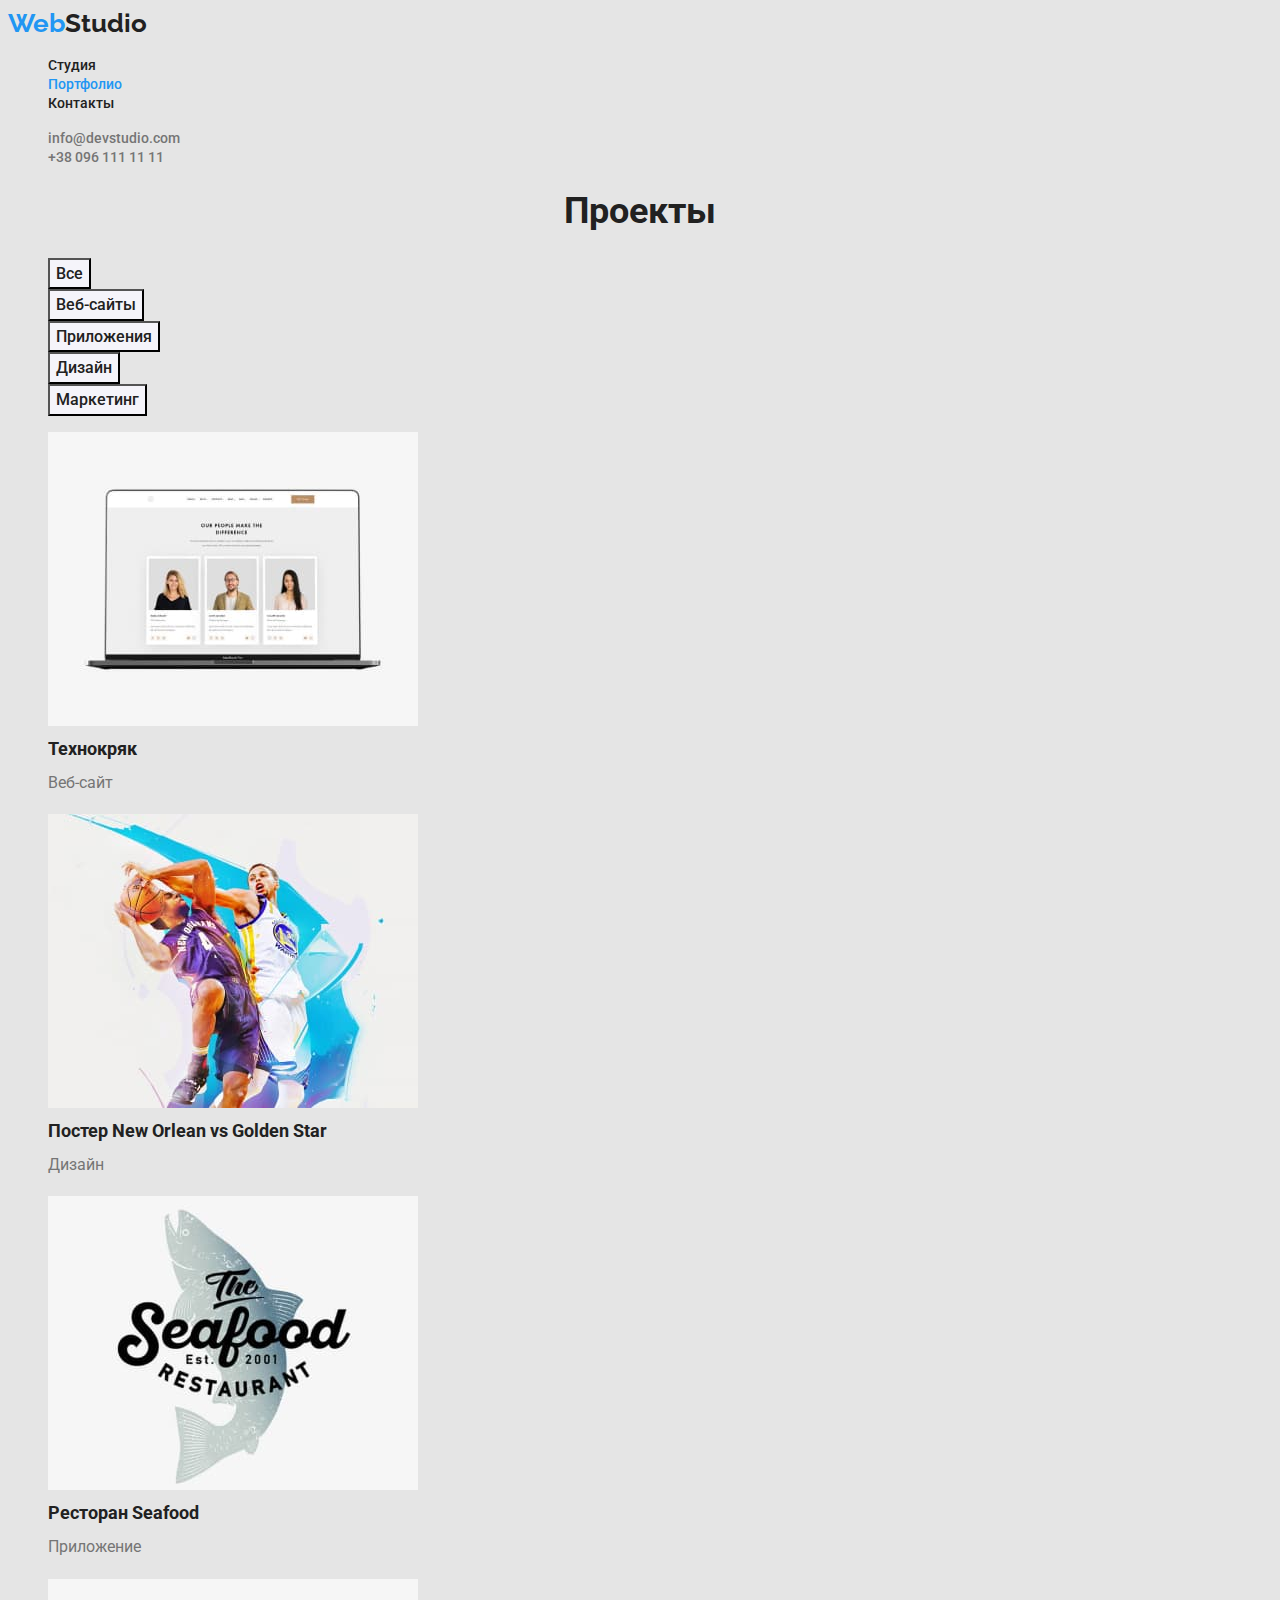
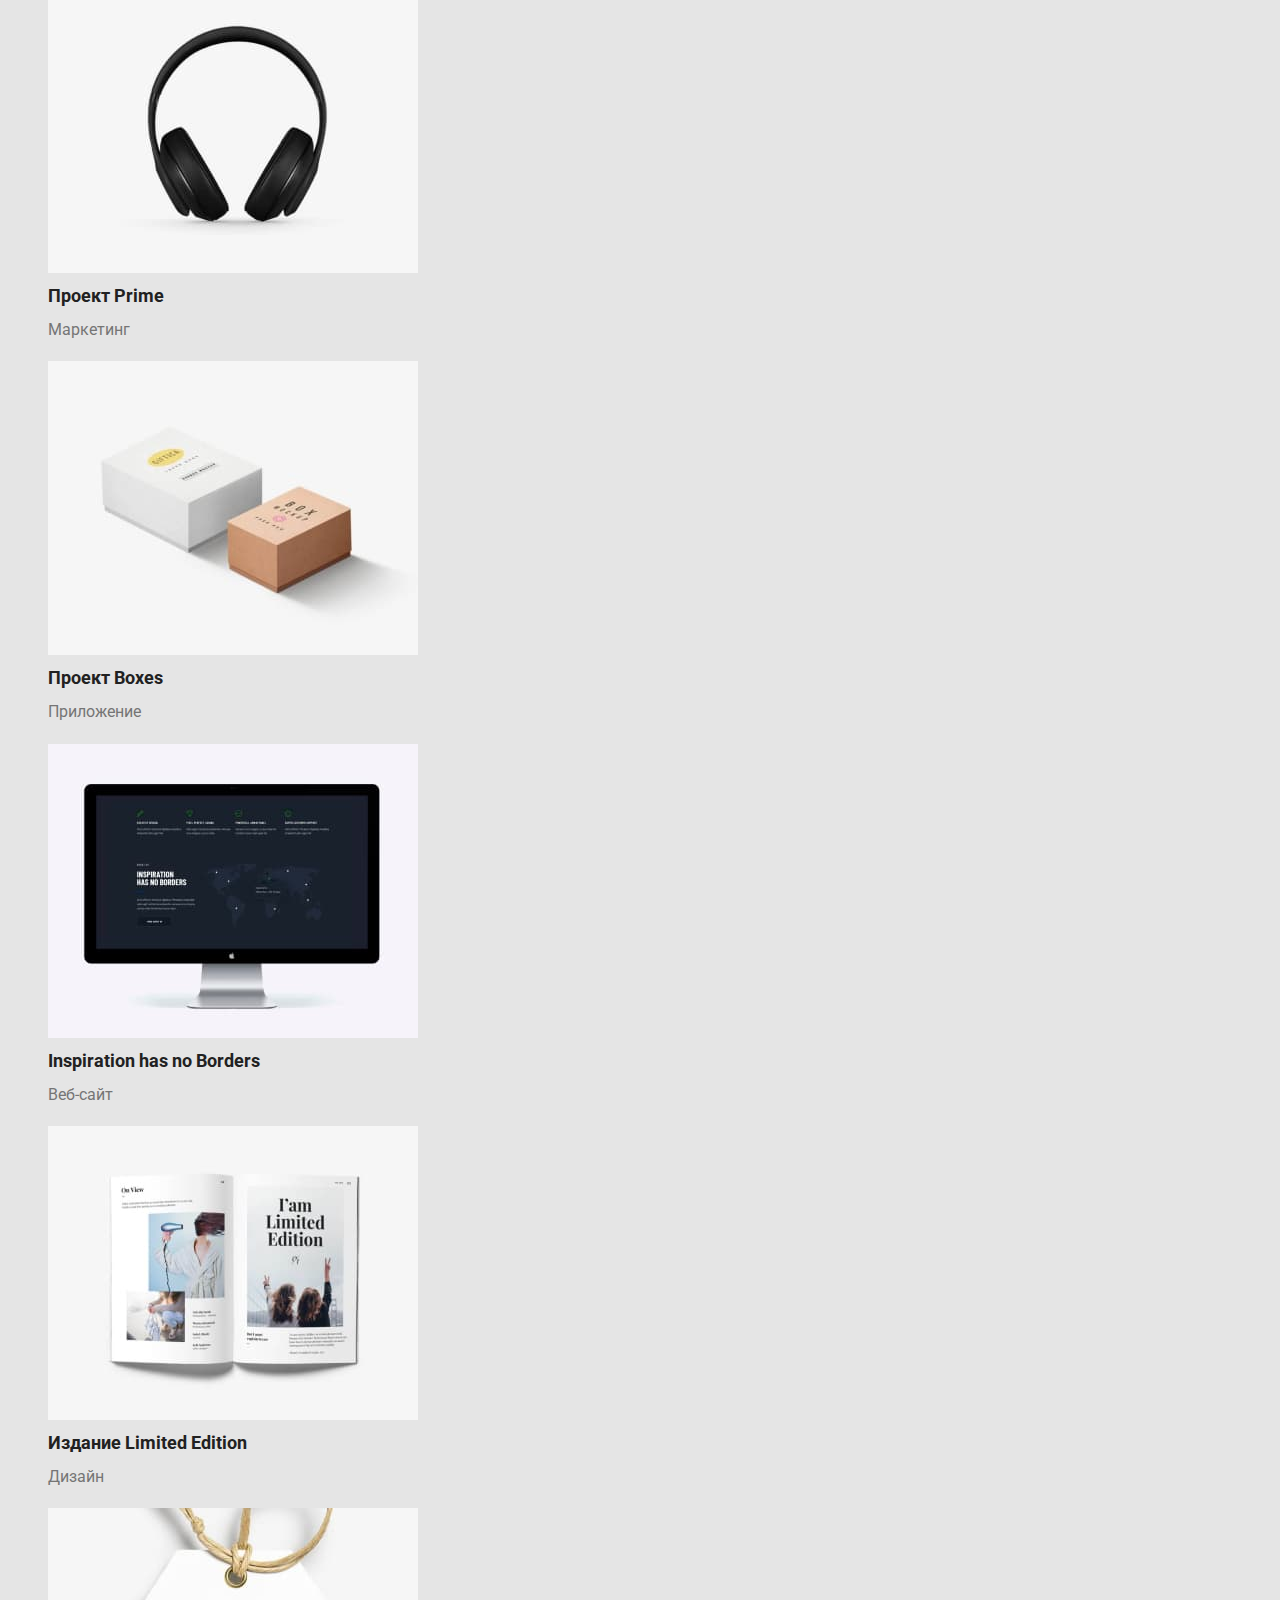
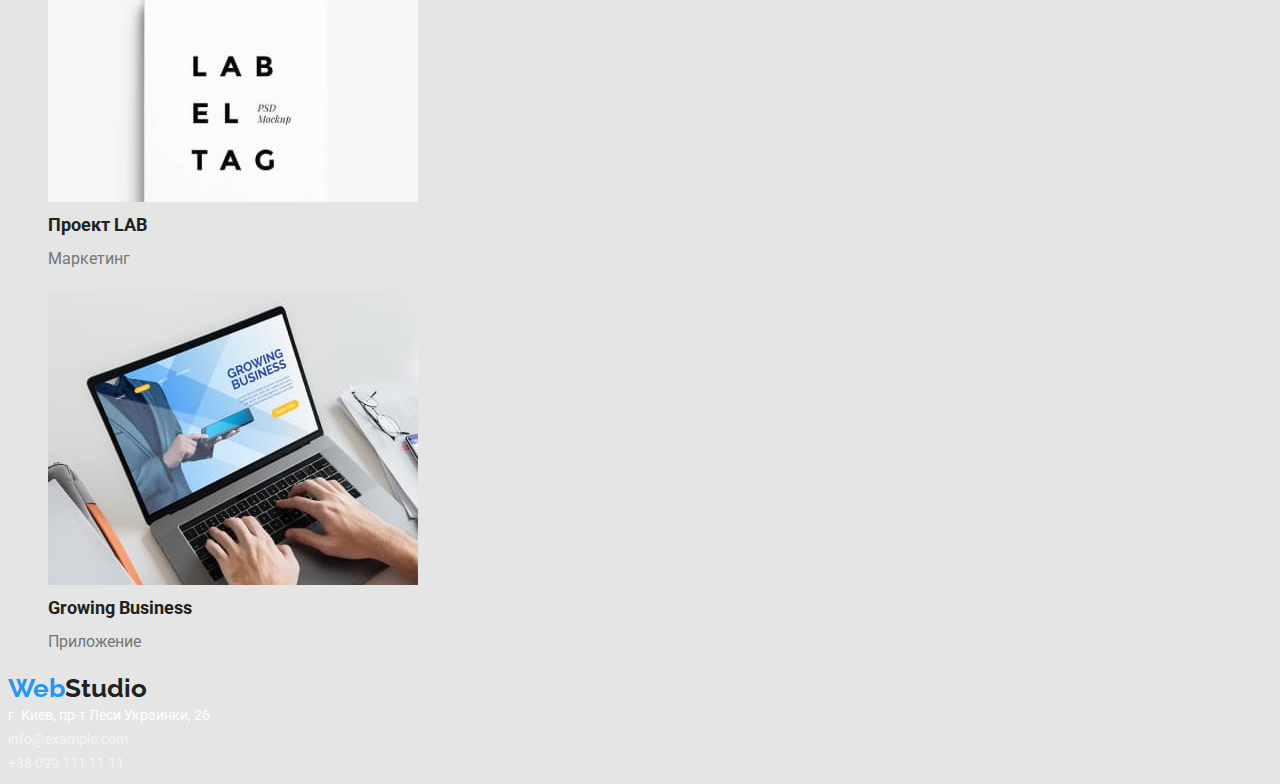
==== portfolio.html @ 9c1476e8 "делает копию" ====
<!DOCTYPE html>
<html lang="en">
  <head>
    <meta charset="UTF-8" />
    <meta http-equiv="X-UA-Compatible" content="IE=edge" />
    <meta name="viewport" content="width=device-width, initial-scale=1.0" />
    <title>Document</title>
    <link
      href="https://fonts.googleapis.com/css2?family=Raleway:wght@700&family=Roboto:wght@400;500;700;900&display=swap"
      rel="stylesheet"
    />
    <link rel="stylesheet" href="./css/styles.css" />
  </head>

  <body>
    <header>
      <nav class="nav">
        <a href="index.html" class="logo">Web<span class="logo-span">Studio</span></a>

        <ul class="site-nav">
          <li><a href="./index.html" class="link">Студия</a></li>
          <li><a href="./portfolio.html" class="link-current">Портфолио</a></li>
          <li><a href="" class="link">Контакты</a></li>
        </ul>
      </nav>

      <ul class="auth-nav">
        <li><a href="" class="link">info@devstudio.com</a></li>
        <li><a href="" class="link">+38 096 111 11 11</a></li>
      </ul>
    </header>
    <main>
      <!--Progect section-->
      <section class="section">
        <h1 class="section-title">Проекты</h1>
        <ul>
          <li>
            <button type="button" class="button secondary">Все</button>
          </li>
          <li>
            <button type="button" class="button secondary">Веб-сайты</button>
          </li>
          <li>
            <button type="button" class="button secondary">Приложения</button>
          </li>
          <li>
            <button type="button" class="button secondary">Дизайн</button>
          </li>
          <li>
            <button type="button" class="button secondary">Маркетинг</button>
          </li>
        </ul>

        <ul class="progect">
          <li>
            <img src="images/Технокряк.jpg" alt="Веб-сайт" width="370" />
            <h3 class="title">Технокряк</h3>
            <p class="text">Веб-сайт</p>
          </li>
          <li>
            <img src="images/NewOrlean.jpg" alt="Постер" width="370" />
            <h3 class="title">Постер New Orlean vs Golden Star</h3>
            <p class="text">Дизайн</p>
          </li>
          <li>
            <img src="images/Seafood.jpg" alt="Приложение" width="370" />
            <h3 class="title">Ресторан Seafood</h3>
            <p class="text">Приложение</p>
          </li>
          <li>
            <img src="images/Prime.jpg" alt="Маркетинг" width="370" />
            <h3 class="title">Проект Prime</h3>
            <p class="text">Маркетинг</p>
          </li>
          <li>
            <img src="images/Boxes.jpg" alt="Приложение" width="370" />
            <h3 class="title">Проект Boxes</h3>
            <p class="text">Приложение</p>
          </li>
          <li>
            <img src="images/InspirationBorders.jpg" alt="Веб-сайт" width="370" />
            <h3 class="title">Inspiration has no Borders</h3>
            <p class="text">Веб-сайт</p>
          </li>
          <li>
            <img src="images/LimitedEdition.jpg" alt="Дизайн" width="370" />
            <h3 class="title">Издание Limited Edition</h3>
            <p class="text">Дизайн</p>
          </li>
          <li>
            <img src="images/LAB.jpg" alt="Маркетинг" width="370" />
            <h3 class="title">Проект LAB</h3>
            <p class="text">Маркетинг</p>
          </li>
          <li>
            <img src="images/GrowingBusiness.jpg" alt="Приложение" width="370" />
            <h3 class="title">Growing Business</h3>
            <p class="text">Приложение</p>
          </li>
        </ul>
      </section>
    </main>

    <footer class="footer">
      <a href="index.html" class="logo">Web<span class="logo-footer">Studio</span></a>
      <address class="address">г. Киев, пр-т Леси Украинки, 26</address>
      <a href="mailto:info@example.com" class="footer-link">info@example.com</a><br />
      <a href="tel:+380991111111" class="footer-link">+38 099 111 11 11</a>
    </footer>
  </body>
</html>
---- css/styles.css ----
/* вторичный цвет текста #212121 */
/*цвет основного текста #757575 */
/* белый #FFFFFF */
/* акцент #2196F3 */
/* вторичный цвет фона #F5F4FA */
/* основной цвет фона #e5e5e5; */

/* Стили для index.html */

:root {
  --primary-text-color: #757575;
  --title-text-color: #212121;
  --accent-color: #2196f3;
  --primary-bg-color: #f5f4fa;
  --secondary-bg-color: #e5e5e5;
  --primary-white-color: #ffffff;
}

body {
  color: var(--primary-text-color);
  background-color: var(--secondary-bg-color);
  font-family: roboto, sans-serif;
}

.logo {
  color: var(--accent-color);
  font-family: raleway, serif;
  font-weight: 700;
  font-size: 26px;
  line-height: 1.2;
  text-decoration: none;
}
.logo:hover,
.logo:focus {
  color: var(--accent-color);
}
.logo-span {
  color: var(--title-text-color);
  font-family: raleway, serif;
  font-weight: 700;
  font-size: 26px;
  line-height: 1.2;
}
.logo-span:hover,
.logo-span:focus {
  color: var(--accent-color);
}

/* site-nav */

.site-nav .link {
  color: var(--title-text-color);
  font-weight: 500;
  font-size: 14px;
  line-height: 1.2;
  text-decoration: none;
}
.site-nav .link:hover,
.site-nav .link:focus {
  color: var(--accent-color);
}
.link-current {
  color: var(--accent-color);
  font-weight: 500;
  font-size: 14px;
  line-height: 1.2;
  text-decoration: none;
}

/* auth-nav */

.auth-nav .link {
  color: var(--primary-text-color);
  font-weight: 500;
  font-size: 14px;
  line-height: 1.2;
  text-decoration: none;
}
.auth-nav .link:hover,
.auth-nav .link:focus {
  color: var(--accent-color);
}

/* main section */

.main-title {
  color: var(--primary-white-color);
  font-weight: 900;
  font-size: 44px;
  line-height: 1.4;
  text-align: center;
  text-transform: uppercase;
}

/* section */

.section-title {
  color: var(--title-text-color);
  font-weight: 700;
  font-size: 36px;
  line-height: 1.2;
  text-align: center;
}

/* tasks */

.tasks .title {
  color: var(--title-text-color);
  font-weight: 700;
  font-size: 14px;
  line-height: 1.2;
  text-transform: uppercase;
}

.tasks .text {
  font-size: 14px;
  line-height: 1.7;
}

/* team */

.team .title {
  color: var(--title-text-color);
  font-weight: 500;
  font-size: 16px;
  line-height: 1.9;
}

.team .text {
  font-size: 16px;
  line-height: 1.2px;
}

/* footer */

.logo-footer {
  color: var(--title-text-color);
  font-family: raleway, serif;
  font-size: 26px;
  line-height: 1.2;
}
.logo-footer:hover,
.logo-footer:focus {
  color: var(--accent-color);
}

.address {
  color: rgba(255, 255, 255, 1);
  font-size: 14px;
  line-height: 1.7;
  font-style: normal;
}

.footer-link {
  color: rgba(255, 255, 255, 0.6);
  font-size: 14px;
  line-height: 1.7;
  text-decoration: none;
}
.footer-link:hover,
.footer-link:focus {
  color: var(--accent-color);
}

/* button */

.button {
  color: var(--title-text-color);
  background-color: var(--primary-bg-color);
  cursor: pointer;
}

.button.primary {
  color: var(--primary-white-color);
  background-color: var(--accent-color);
  font-family: inherit;
  font-weight: 700;
  font-size: 16px;
  line-height: 1.9;
  align-items: center;
  text-align: center;
}

.button.secondary {
  color: var(--title-text-color);
  background-color: var(--primary-bg-color);
  font-family: inherit;
  font-weight: 500;
  font-size: 16px;
  line-height: 1.6;
  text-align: center;
}

.button:hover,
.button:focus {
  background-color: var(--accent-color);
}

/* стили для li */
li {
  list-style-type: none;
}

/* стили для portfolio.html */

.progect .title {
  color: var(--title-text-color);
  font-weight: 700;
  font-size: 18px;
  line-height: 2px;
}

.progect .text {
  font-size: 16px;
  line-height: 1.9;
}
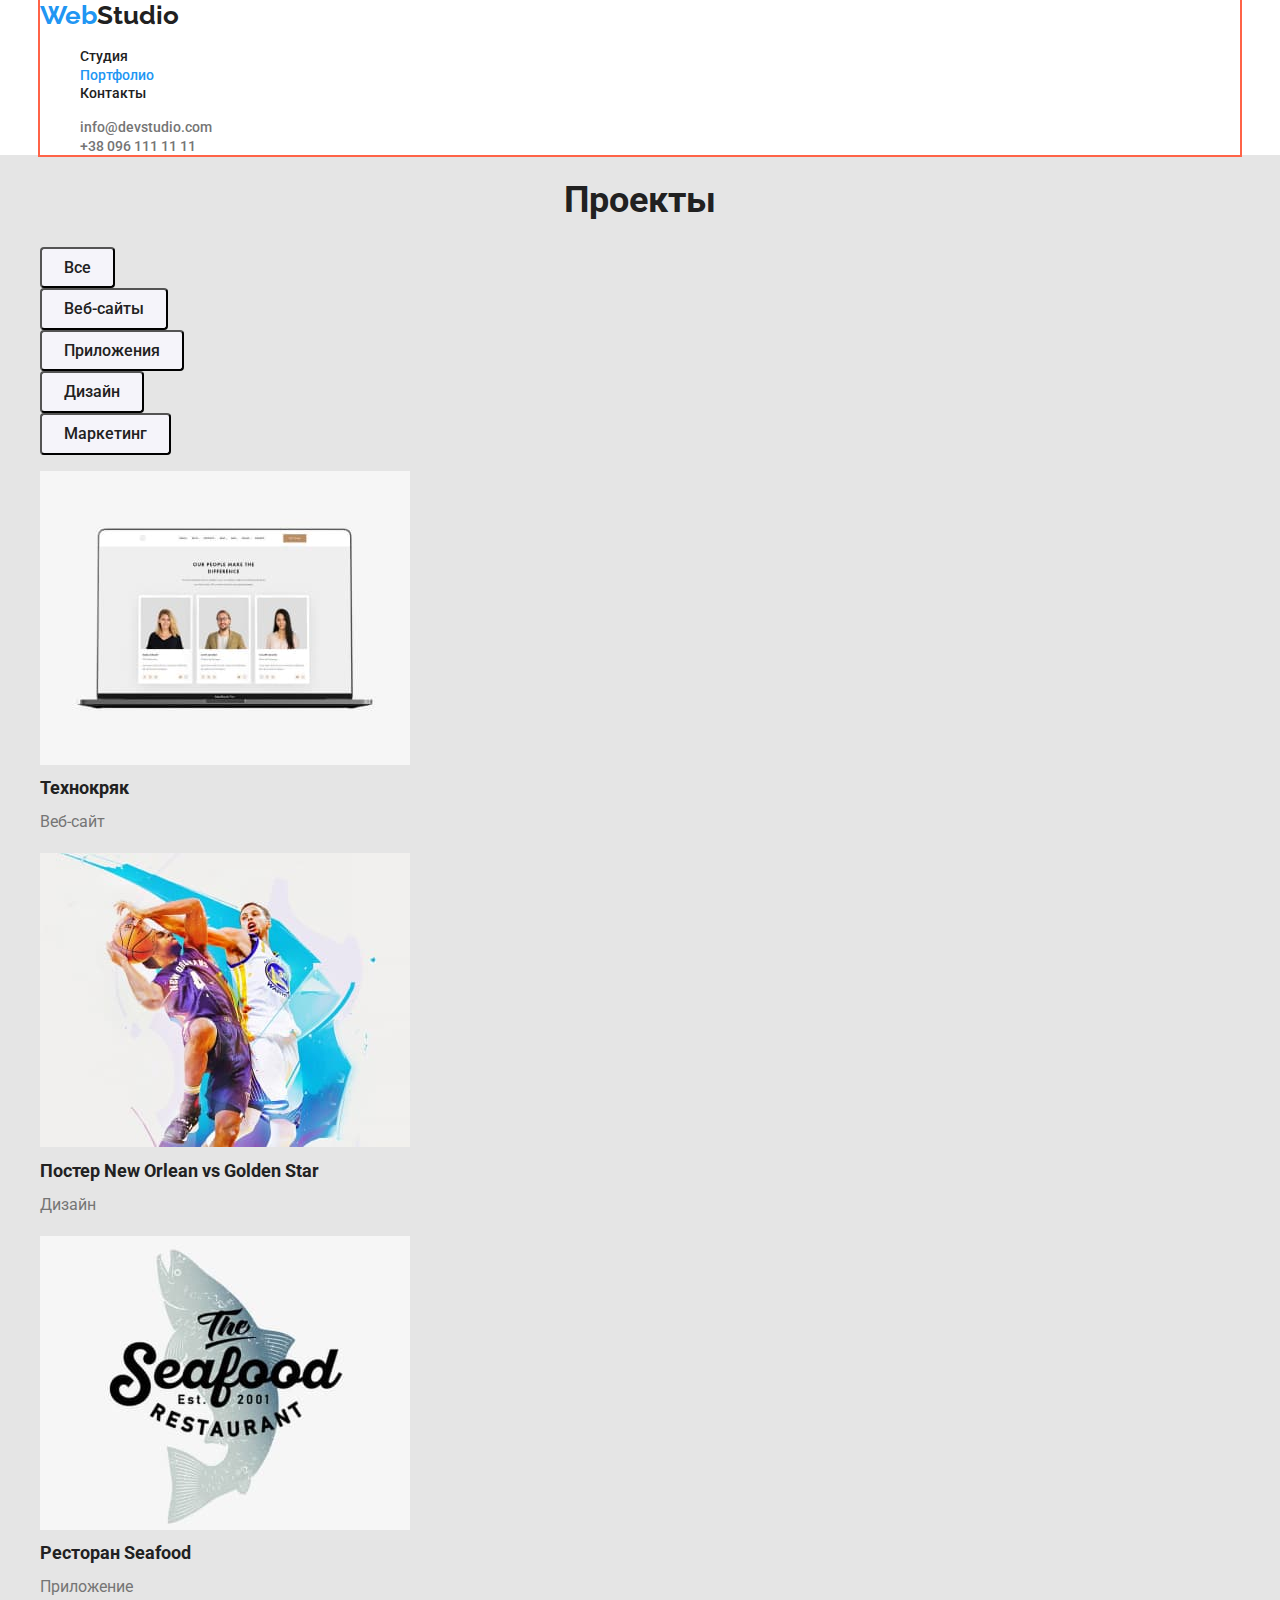
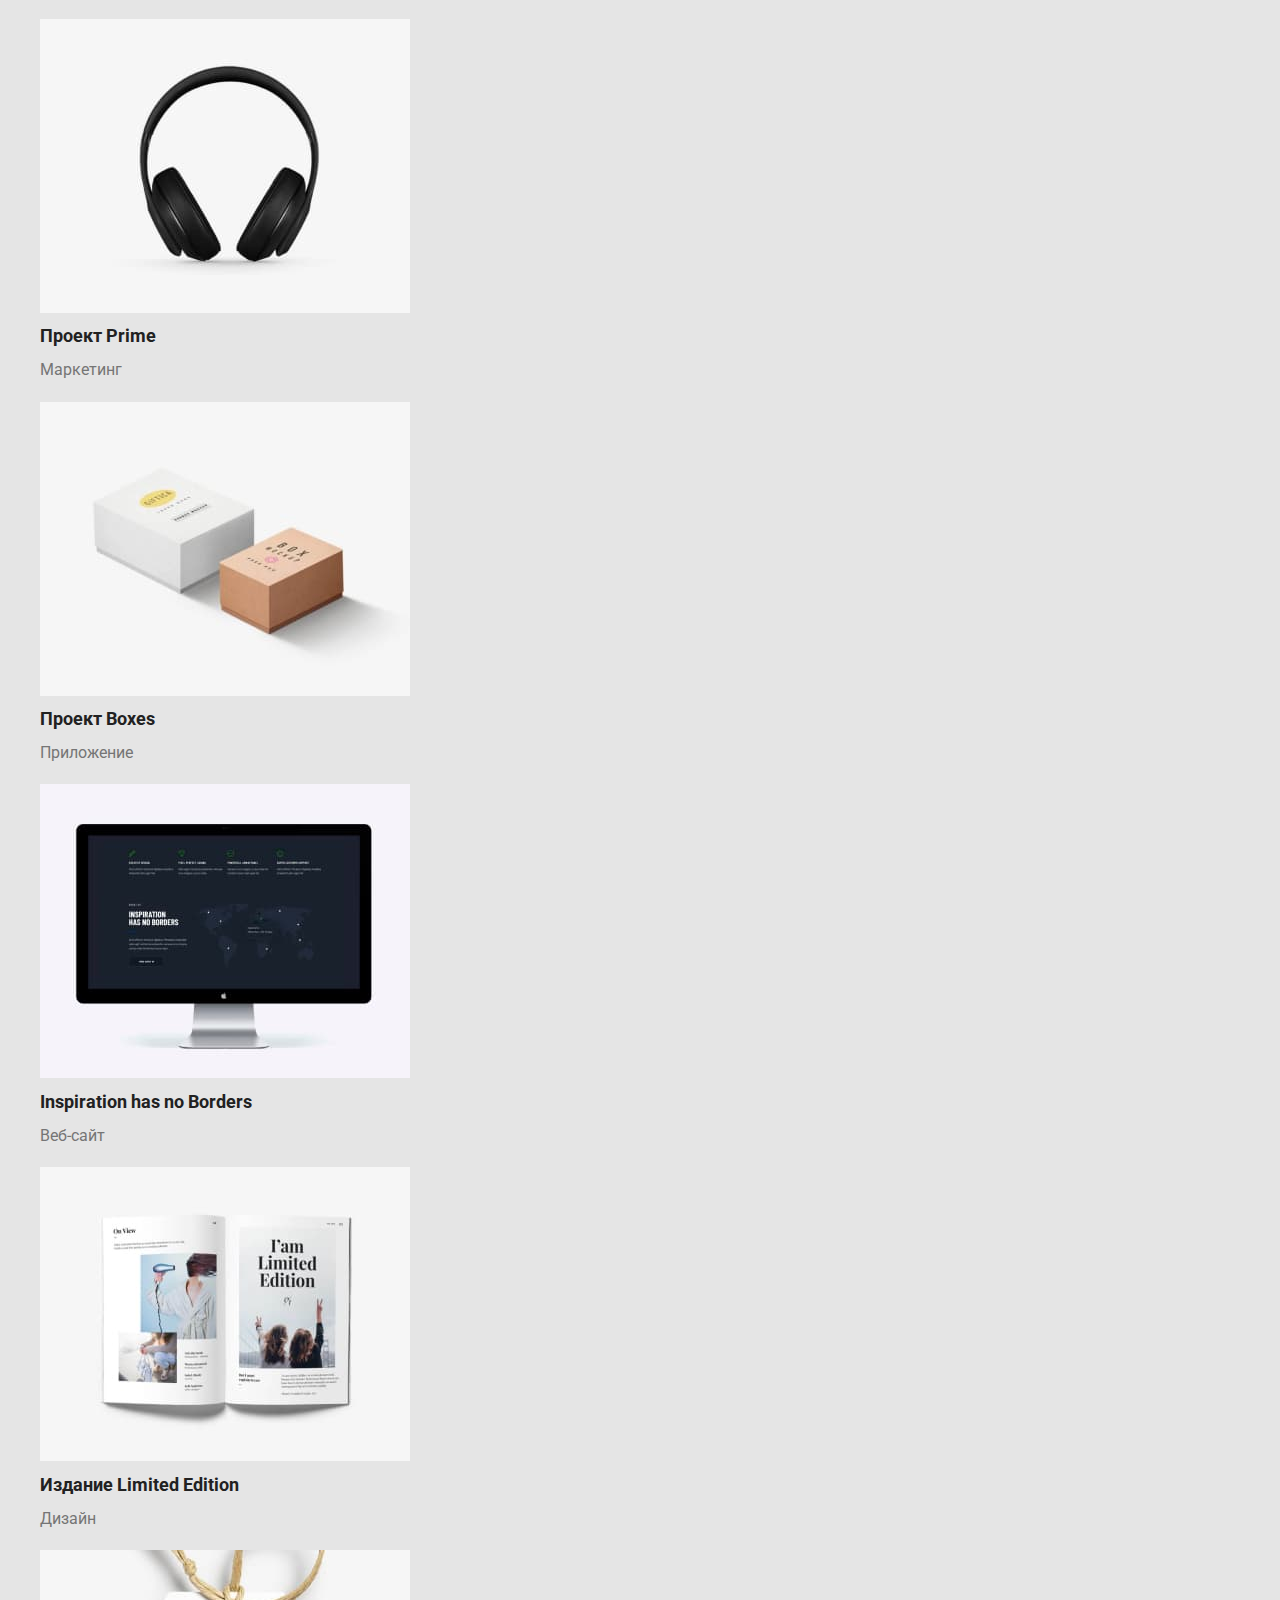
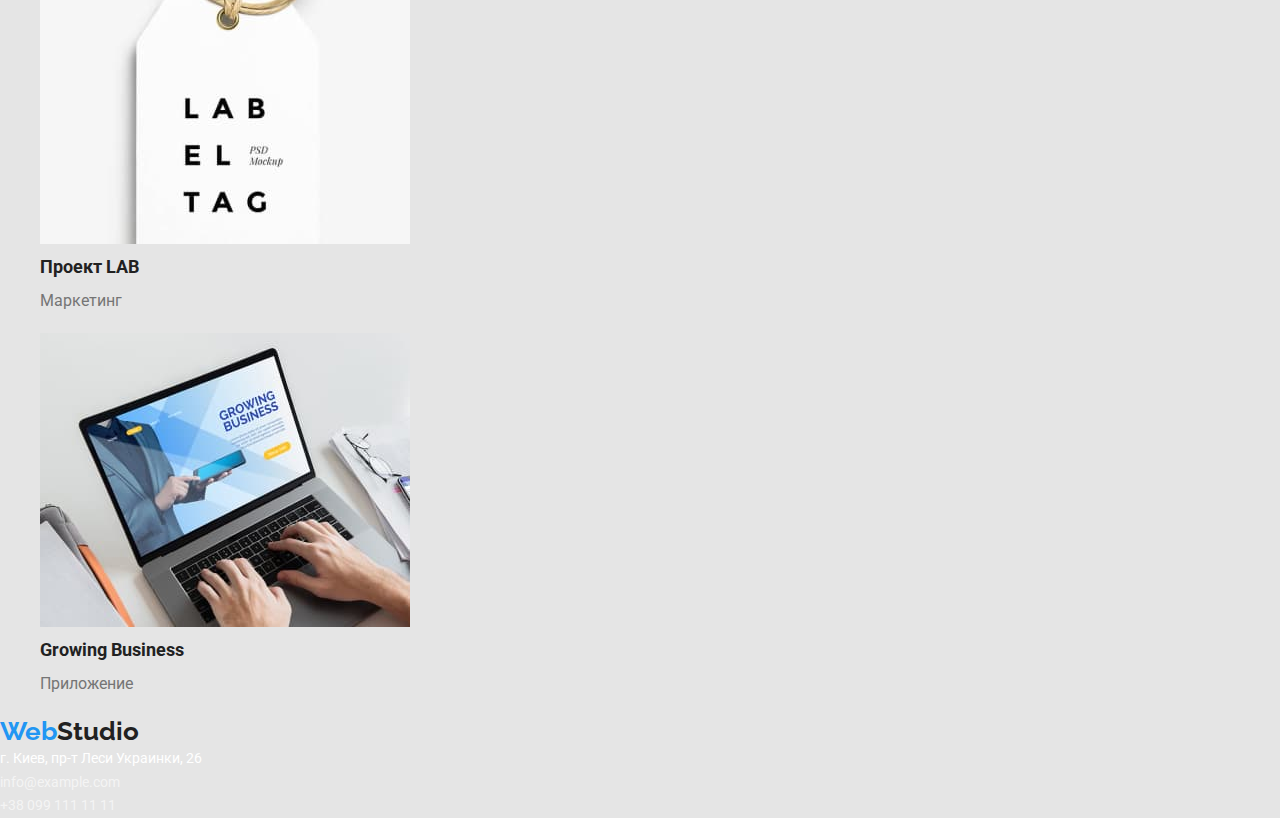
==== commit 0f18fe6d: "добавляет дивы и классы" ====
--- a/portfolio.html
+++ b/portfolio.html
@@ -9,25 +9,31 @@
       href="https://fonts.googleapis.com/css2?family=Raleway:wght@700&family=Roboto:wght@400;500;700;900&display=swap"
       rel="stylesheet"
     />
+    <link
+      rel="stylesheet"
+      href="https://cdnjs.cloudflare.com/ajax/libs/modern-normalize/1.0.0/modern-normalize.min.css"
+    />
     <link rel="stylesheet" href="./css/styles.css" />
   </head>
 
   <body>
-    <header>
-      <nav class="nav">
-        <a href="index.html" class="logo">Web<span class="logo-span">Studio</span></a>
+    <header class="page-header">
+      <div class="container">
+        <nav class="nav">
+          <a href="index.html" class="logo">Web<span class="logo-span">Studio</span></a>
 
-        <ul class="site-nav">
-          <li><a href="./index.html" class="link">Студия</a></li>
-          <li><a href="./portfolio.html" class="link-current">Портфолио</a></li>
-          <li><a href="" class="link">Контакты</a></li>
+          <ul class="site-nav">
+            <li><a href="./index.html" class="link">Студия</a></li>
+            <li><a href="./portfolio.html" class="link-current">Портфолио</a></li>
+            <li><a href="" class="link">Контакты</a></li>
+          </ul>
+        </nav>
+
+        <ul class="auth-nav">
+          <li><a href="" class="link">info@devstudio.com</a></li>
+          <li><a href="" class="link">+38 096 111 11 11</a></li>
         </ul>
-      </nav>
-
-      <ul class="auth-nav">
-        <li><a href="" class="link">info@devstudio.com</a></li>
-        <li><a href="" class="link">+38 096 111 11 11</a></li>
-      </ul>
+      </div>
     </header>
     <main>
       <!--Progect section-->
--- a/css/styles.css
+++ b/css/styles.css
@@ -22,6 +22,19 @@
   font-family: roboto, sans-serif;
 }
 
+.container {
+  margin-left: auto;
+  margin-right: auto;
+  width: 1200px;
+  outline: 2px solid tomato;
+}
+
+/* page-header */
+
+.page-header {
+  background-color: var(--primary-white-color);
+}
+
 .logo {
   color: var(--accent-color);
   font-family: raleway, serif;
@@ -168,6 +181,7 @@
   color: var(--title-text-color);
   background-color: var(--primary-bg-color);
   cursor: pointer;
+  border-radius: 4px;
 }
 
 .button.primary {
@@ -179,6 +193,7 @@
   line-height: 1.9;
   align-items: center;
   text-align: center;
+  padding: 10px 32px;
 }
 
 .button.secondary {
@@ -189,6 +204,7 @@
   font-size: 16px;
   line-height: 1.6;
   text-align: center;
+  padding: 6px 22px;
 }
 
 .button:hover,
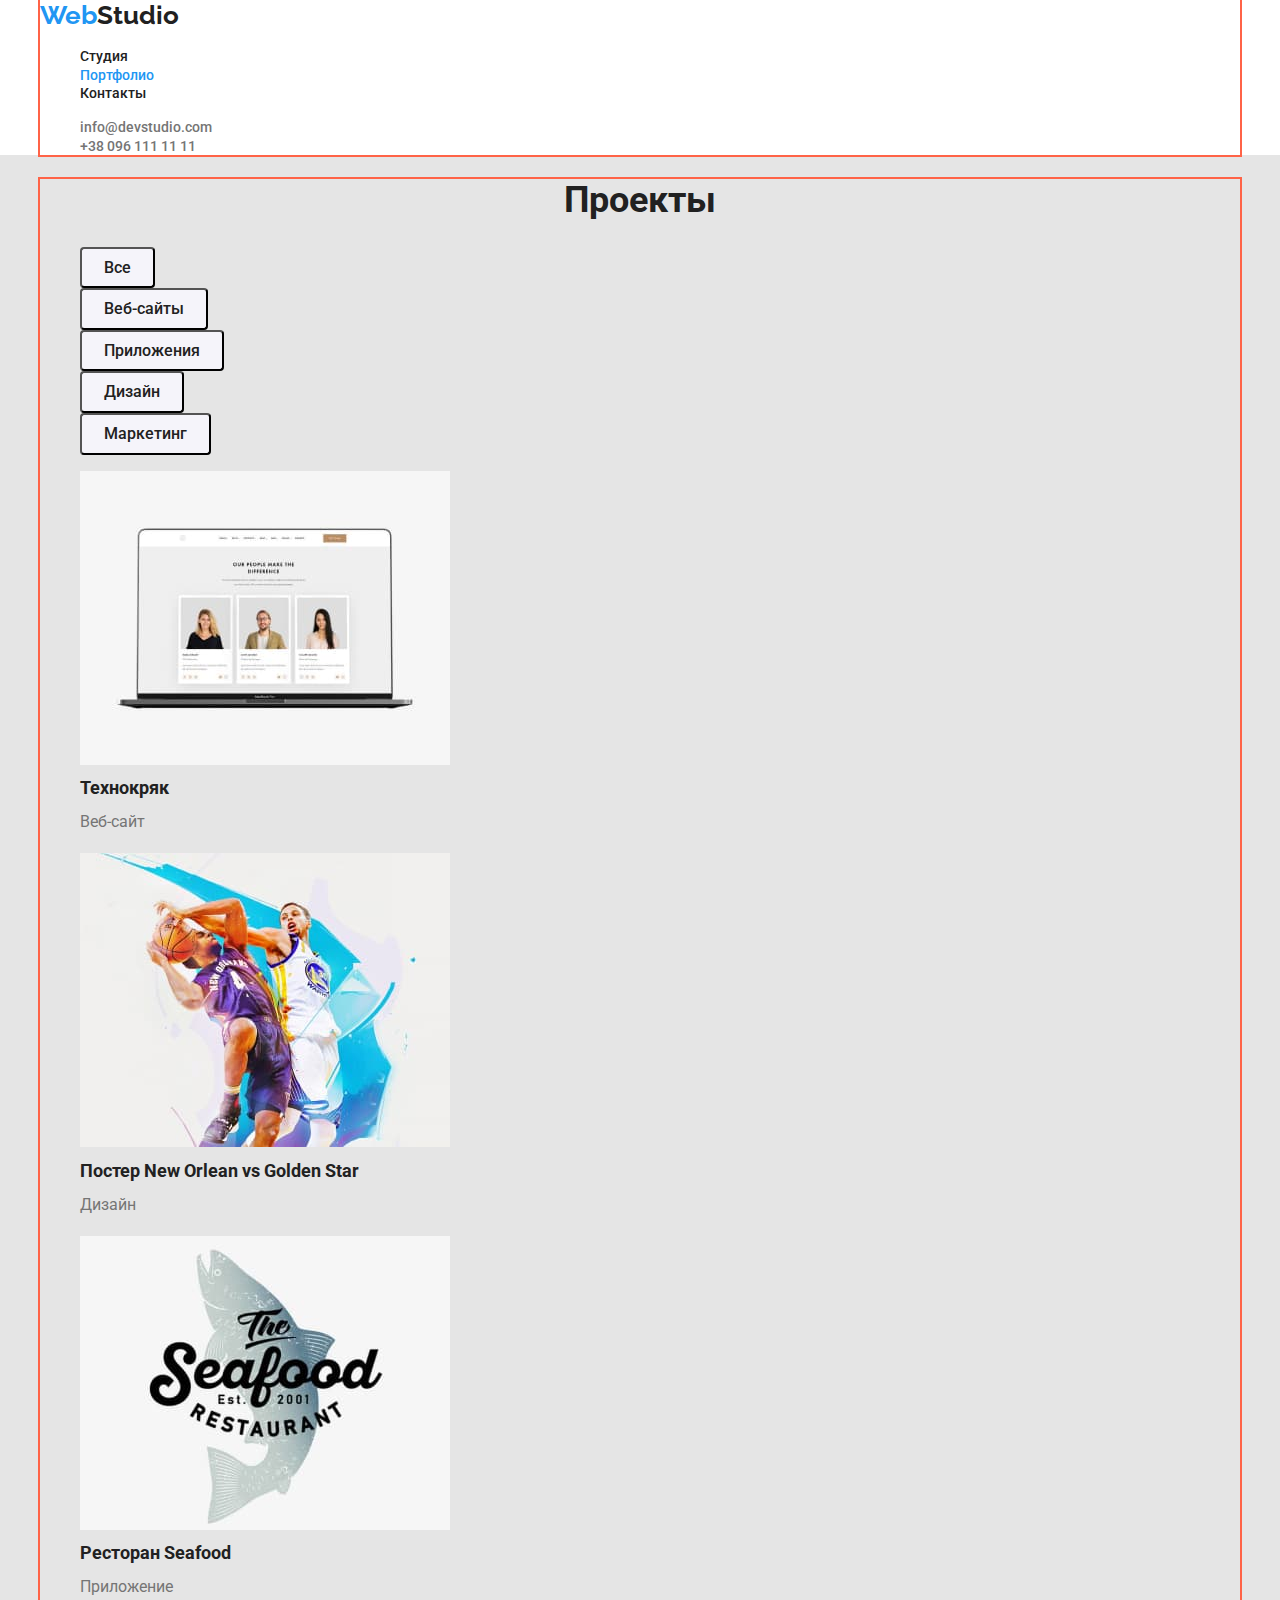
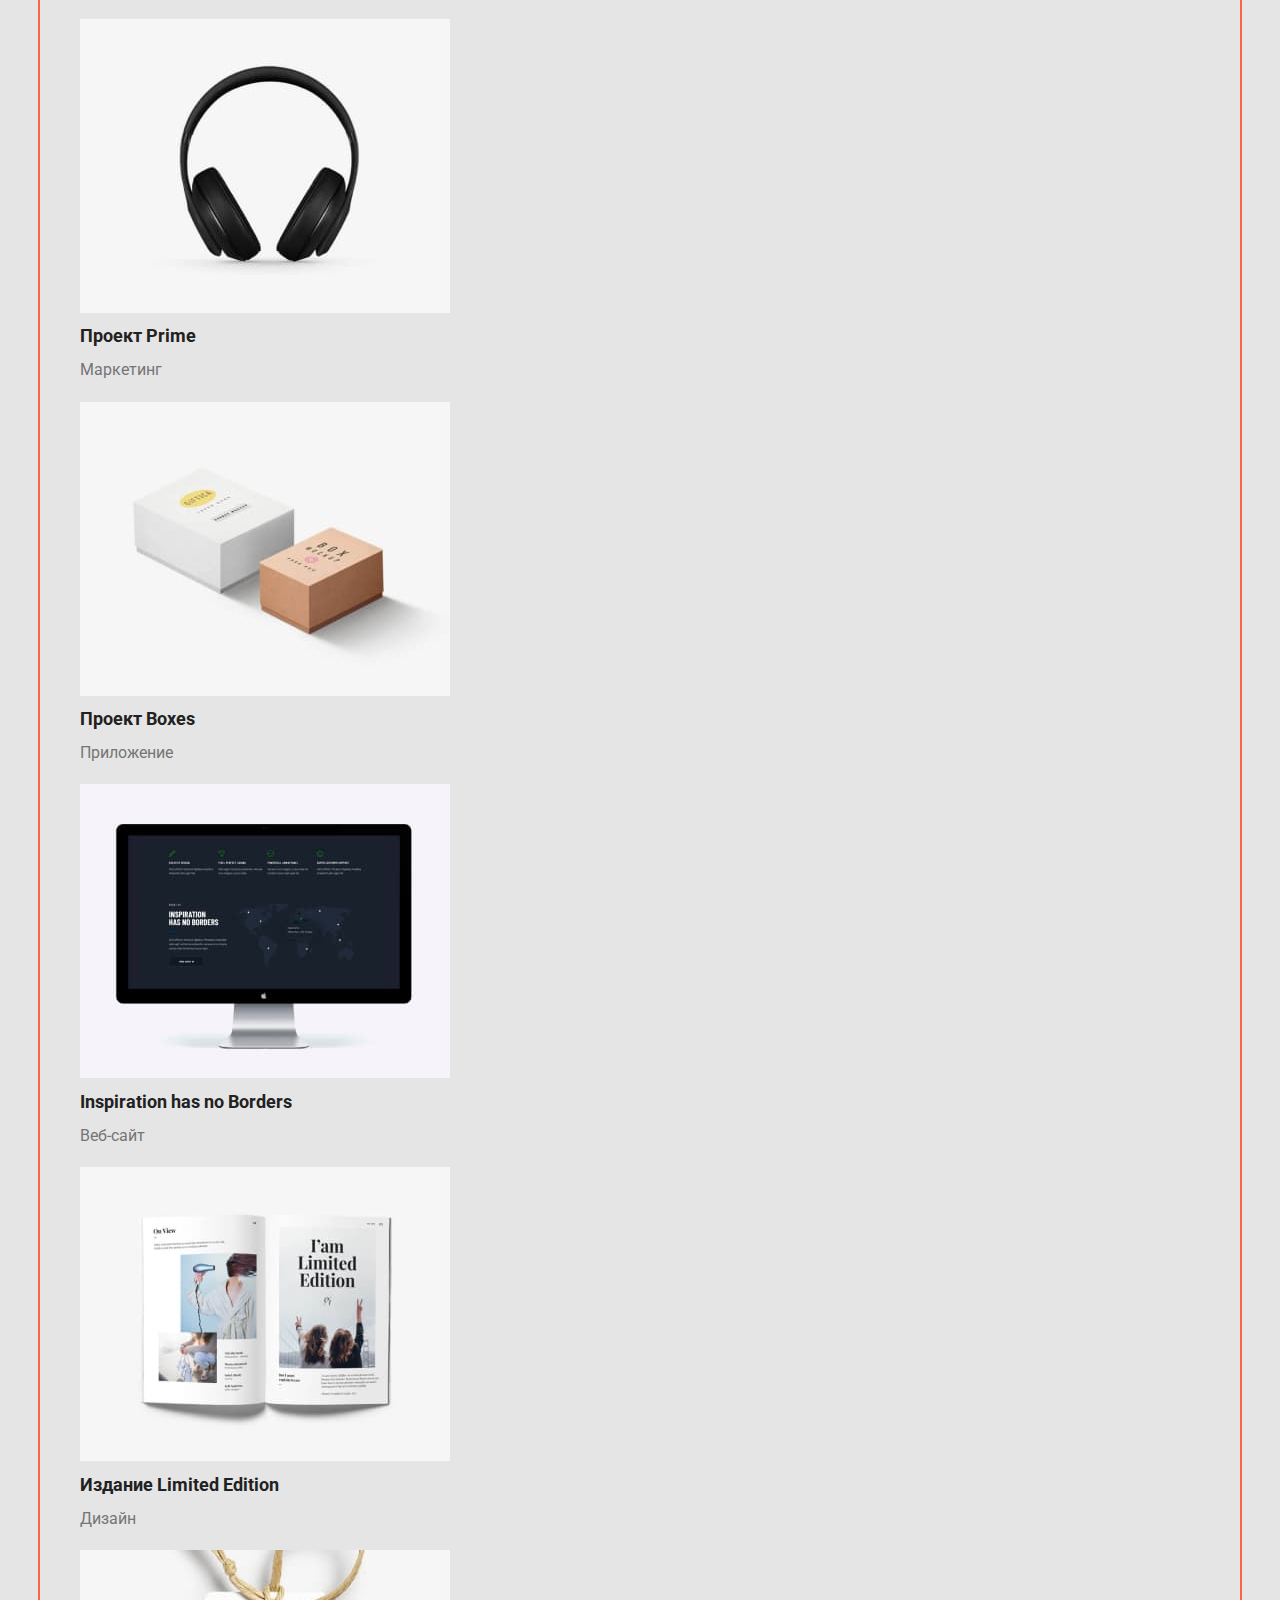
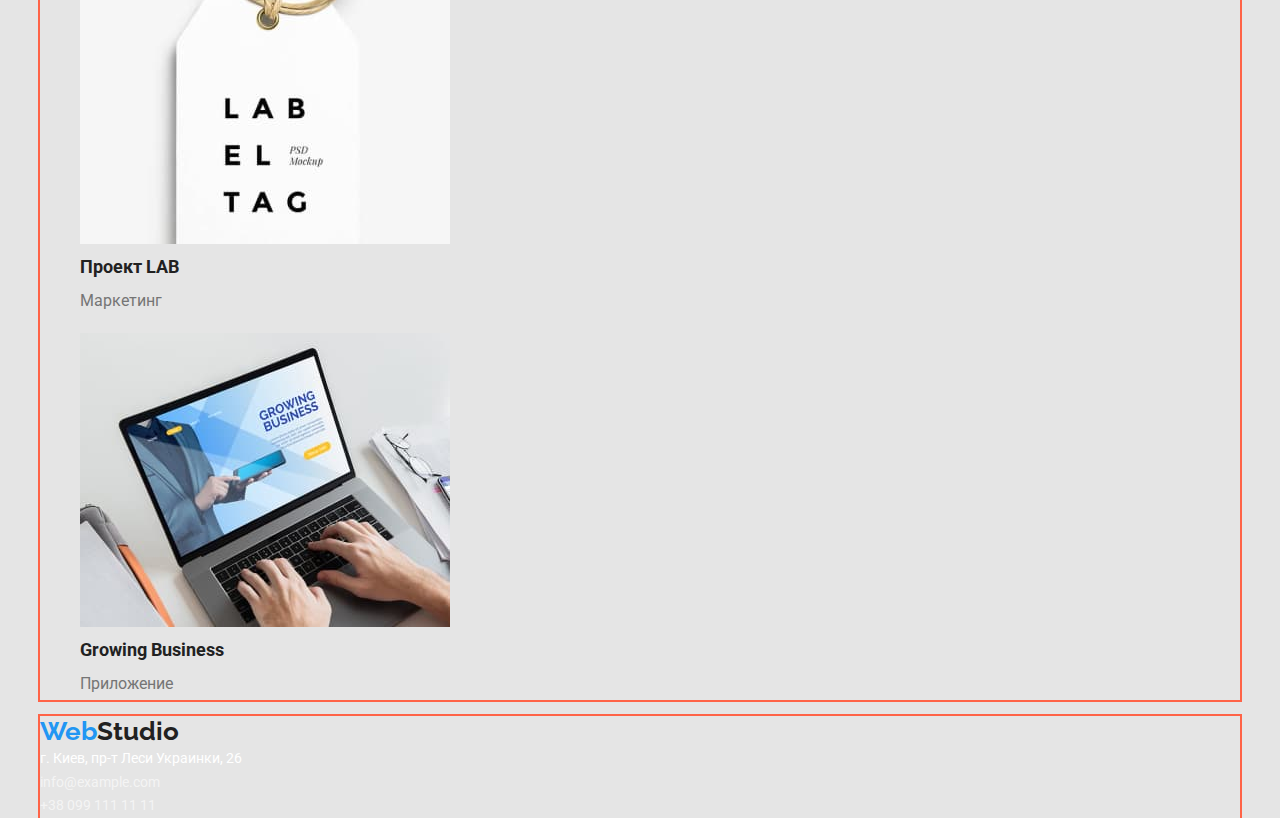
==== commit 0c2e9ff1: "добавляет классы" ====
--- a/portfolio.html
+++ b/portfolio.html
@@ -22,14 +22,14 @@
         <nav class="nav">
           <a href="index.html" class="logo">Web<span class="logo-span">Studio</span></a>
 
-          <ul class="site-nav">
+          <ul class="site-nav list">
             <li><a href="./index.html" class="link">Студия</a></li>
             <li><a href="./portfolio.html" class="link-current">Портфолио</a></li>
             <li><a href="" class="link">Контакты</a></li>
           </ul>
         </nav>
 
-        <ul class="auth-nav">
+        <ul class="auth-nav list">
           <li><a href="" class="link">info@devstudio.com</a></li>
           <li><a href="" class="link">+38 096 111 11 11</a></li>
         </ul>
@@ -38,80 +38,84 @@
     <main>
       <!--Progect section-->
       <section class="section">
-        <h1 class="section-title">Проекты</h1>
-        <ul>
-          <li>
-            <button type="button" class="button secondary">Все</button>
-          </li>
-          <li>
-            <button type="button" class="button secondary">Веб-сайты</button>
-          </li>
-          <li>
-            <button type="button" class="button secondary">Приложения</button>
-          </li>
-          <li>
-            <button type="button" class="button secondary">Дизайн</button>
-          </li>
-          <li>
-            <button type="button" class="button secondary">Маркетинг</button>
-          </li>
-        </ul>
+        <div class="container">
+          <h1 class="section-title">Проекты</h1>
+          <ul class="list">
+            <li>
+              <button type="button" class="button secondary">Все</button>
+            </li>
+            <li>
+              <button type="button" class="button secondary">Веб-сайты</button>
+            </li>
+            <li>
+              <button type="button" class="button secondary">Приложения</button>
+            </li>
+            <li>
+              <button type="button" class="button secondary">Дизайн</button>
+            </li>
+            <li>
+              <button type="button" class="button secondary">Маркетинг</button>
+            </li>
+          </ul>
 
-        <ul class="progect">
-          <li>
-            <img src="images/Технокряк.jpg" alt="Веб-сайт" width="370" />
-            <h3 class="title">Технокряк</h3>
-            <p class="text">Веб-сайт</p>
-          </li>
-          <li>
-            <img src="images/NewOrlean.jpg" alt="Постер" width="370" />
-            <h3 class="title">Постер New Orlean vs Golden Star</h3>
-            <p class="text">Дизайн</p>
-          </li>
-          <li>
-            <img src="images/Seafood.jpg" alt="Приложение" width="370" />
-            <h3 class="title">Ресторан Seafood</h3>
-            <p class="text">Приложение</p>
-          </li>
-          <li>
-            <img src="images/Prime.jpg" alt="Маркетинг" width="370" />
-            <h3 class="title">Проект Prime</h3>
-            <p class="text">Маркетинг</p>
-          </li>
-          <li>
-            <img src="images/Boxes.jpg" alt="Приложение" width="370" />
-            <h3 class="title">Проект Boxes</h3>
-            <p class="text">Приложение</p>
-          </li>
-          <li>
-            <img src="images/InspirationBorders.jpg" alt="Веб-сайт" width="370" />
-            <h3 class="title">Inspiration has no Borders</h3>
-            <p class="text">Веб-сайт</p>
-          </li>
-          <li>
-            <img src="images/LimitedEdition.jpg" alt="Дизайн" width="370" />
-            <h3 class="title">Издание Limited Edition</h3>
-            <p class="text">Дизайн</p>
-          </li>
-          <li>
-            <img src="images/LAB.jpg" alt="Маркетинг" width="370" />
-            <h3 class="title">Проект LAB</h3>
-            <p class="text">Маркетинг</p>
-          </li>
-          <li>
-            <img src="images/GrowingBusiness.jpg" alt="Приложение" width="370" />
-            <h3 class="title">Growing Business</h3>
-            <p class="text">Приложение</p>
-          </li>
-        </ul>
+          <ul class="progect list">
+            <li>
+              <img src="images/Технокряк.jpg" alt="Веб-сайт" width="370" />
+              <h3 class="title">Технокряк</h3>
+              <p class="text">Веб-сайт</p>
+            </li>
+            <li>
+              <img src="images/NewOrlean.jpg" alt="Постер" width="370" />
+              <h3 class="title">Постер New Orlean vs Golden Star</h3>
+              <p class="text">Дизайн</p>
+            </li>
+            <li>
+              <img src="images/Seafood.jpg" alt="Приложение" width="370" />
+              <h3 class="title">Ресторан Seafood</h3>
+              <p class="text">Приложение</p>
+            </li>
+            <li>
+              <img src="images/Prime.jpg" alt="Маркетинг" width="370" />
+              <h3 class="title">Проект Prime</h3>
+              <p class="text">Маркетинг</p>
+            </li>
+            <li>
+              <img src="images/Boxes.jpg" alt="Приложение" width="370" />
+              <h3 class="title">Проект Boxes</h3>
+              <p class="text">Приложение</p>
+            </li>
+            <li>
+              <img src="images/InspirationBorders.jpg" alt="Веб-сайт" width="370" />
+              <h3 class="title">Inspiration has no Borders</h3>
+              <p class="text">Веб-сайт</p>
+            </li>
+            <li>
+              <img src="images/LimitedEdition.jpg" alt="Дизайн" width="370" />
+              <h3 class="title">Издание Limited Edition</h3>
+              <p class="text">Дизайн</p>
+            </li>
+            <li>
+              <img src="images/LAB.jpg" alt="Маркетинг" width="370" />
+              <h3 class="title">Проект LAB</h3>
+              <p class="text">Маркетинг</p>
+            </li>
+            <li>
+              <img src="images/GrowingBusiness.jpg" alt="Приложение" width="370" />
+              <h3 class="title">Growing Business</h3>
+              <p class="text">Приложение</p>
+            </li>
+          </ul>
+        </div>
       </section>
     </main>
 
     <footer class="footer">
-      <a href="index.html" class="logo">Web<span class="logo-footer">Studio</span></a>
-      <address class="address">г. Киев, пр-т Леси Украинки, 26</address>
-      <a href="mailto:info@example.com" class="footer-link">info@example.com</a><br />
-      <a href="tel:+380991111111" class="footer-link">+38 099 111 11 11</a>
+      <div class="container">
+        <a href="index.html" class="logo">Web<span class="logo-footer">Studio</span></a>
+        <address class="address">г. Киев, пр-т Леси Украинки, 26</address>
+        <a href="mailto:info@example.com" class="footer-link">info@example.com</a><br />
+        <a href="tel:+380991111111" class="footer-link">+38 099 111 11 11</a>
+      </div>
     </footer>
   </body>
 </html>
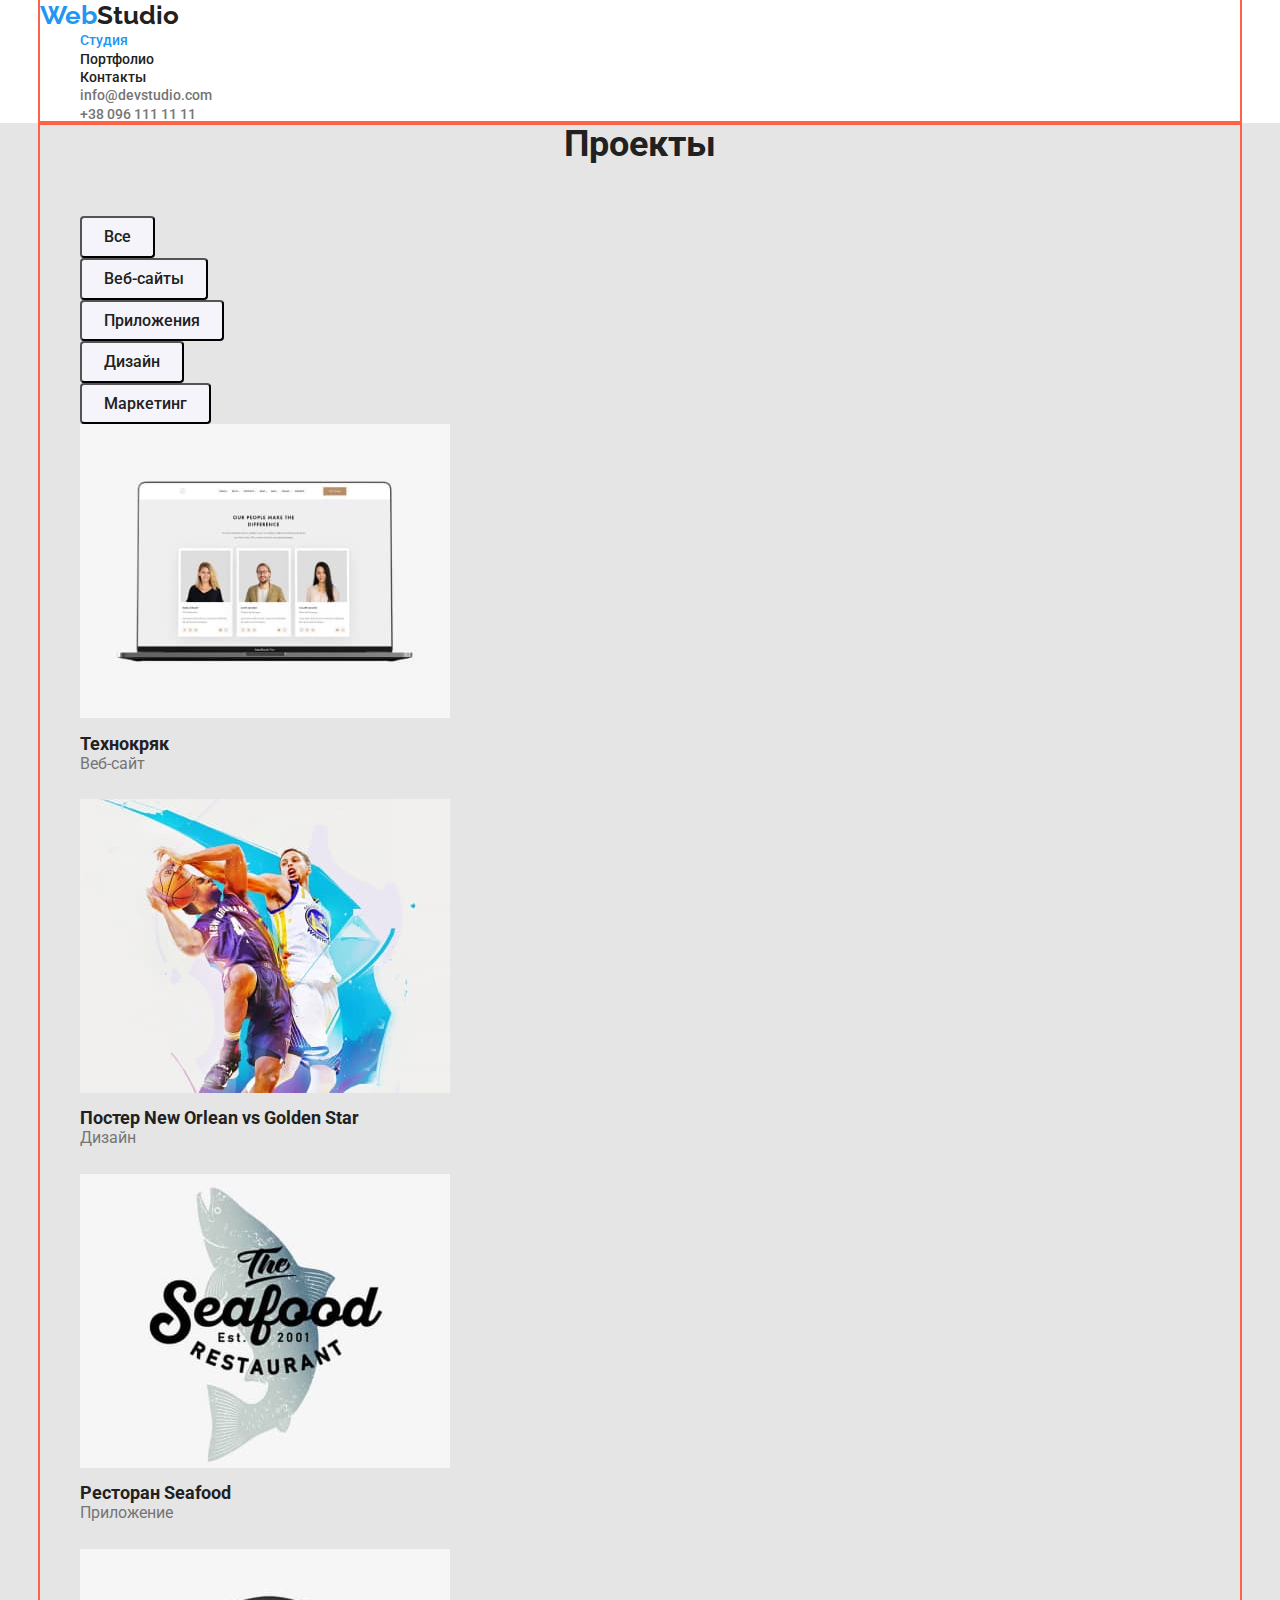
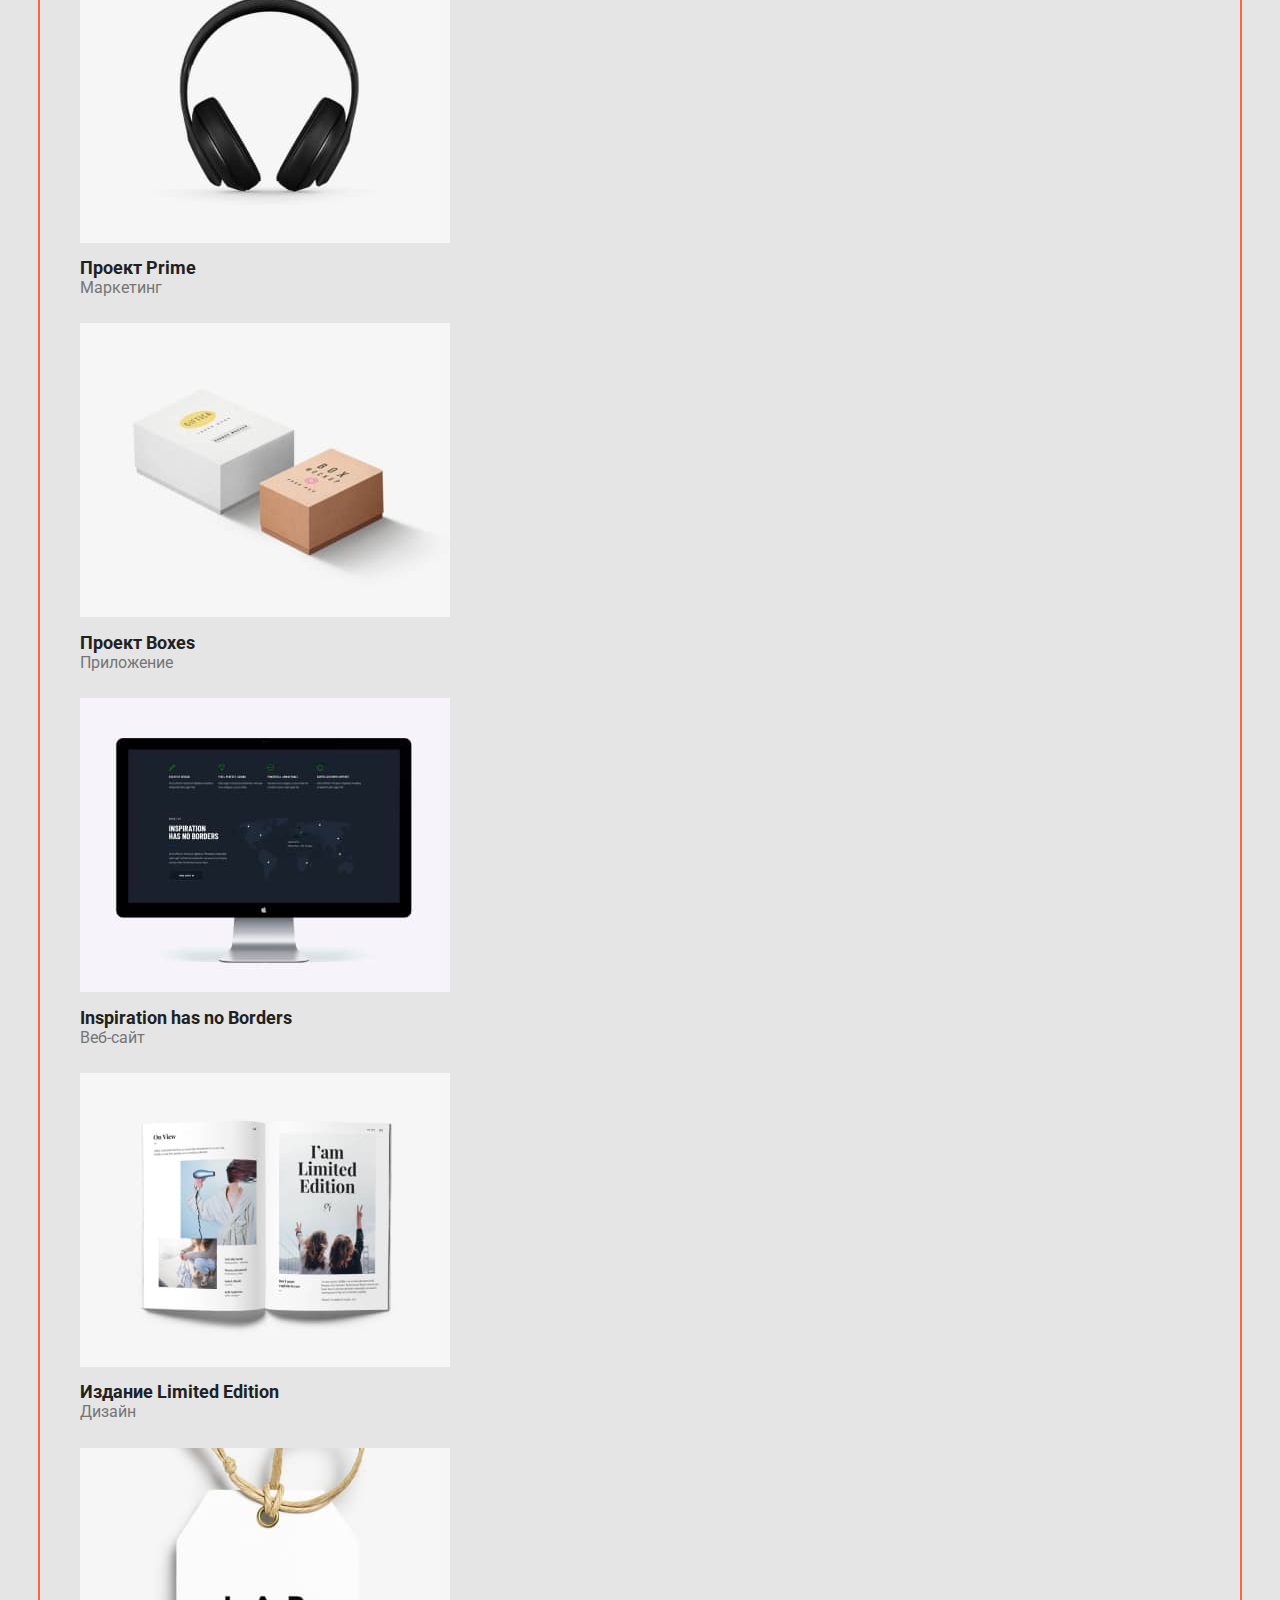
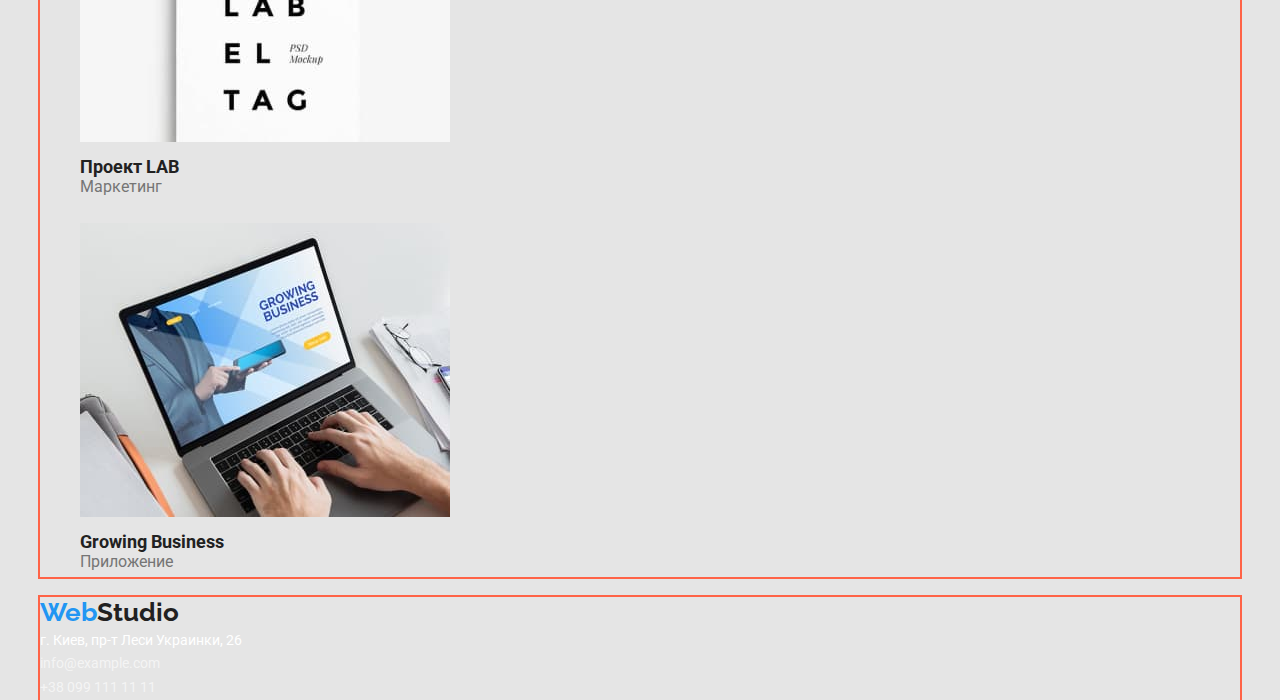
==== commit 384279a3: "добавляет классы для флекса" ====
--- a/portfolio.html
+++ b/portfolio.html
@@ -18,20 +18,20 @@
 
   <body>
     <header class="page-header">
-      <div class="container">
-        <nav class="nav">
+      <div class="container main-nav">
+        <nav class="nav main-nav">
           <a href="index.html" class="logo">Web<span class="logo-span">Studio</span></a>
 
           <ul class="site-nav list">
-            <li><a href="./index.html" class="link">Студия</a></li>
-            <li><a href="./portfolio.html" class="link-current">Портфолио</a></li>
-            <li><a href="" class="link">Контакты</a></li>
+            <li class="item"><a href="./index.html" class="link-current">Студия</a></li>
+            <li class="item"><a href="./portfolio.html" class="link">Портфолио</a></li>
+            <li class="item"><a href="" class="link">Контакты</a></li>
           </ul>
         </nav>
 
         <ul class="auth-nav list">
-          <li><a href="" class="link">info@devstudio.com</a></li>
-          <li><a href="" class="link">+38 096 111 11 11</a></li>
+          <li class="item"><a href="" class="link">info@devstudio.com</a></li>
+          <li class="item"><a href="" class="link">+38 096 111 11 11</a></li>
         </ul>
       </div>
     </header>
--- a/css/styles.css
+++ b/css/styles.css
@@ -96,18 +96,27 @@
 
 /* main section */
 
+.main {
+  text-align: center;
+}
+
 .main-title {
+  margin-top: 0;
+  margin-bottom: 30px;
+
   color: var(--primary-white-color);
   font-weight: 900;
   font-size: 44px;
   line-height: 1.4;
-  text-align: center;
   text-transform: uppercase;
 }
 
 /* section */
 
 .section-title {
+  margin-top: 0;
+  margin-bottom: 50px;
+
   color: var(--title-text-color);
   font-weight: 700;
   font-size: 36px;
@@ -117,7 +126,20 @@
 
 /* tasks */
 
+.section-title-tasks {
+  position: absolute !important;
+  clip: rect(1px 1px 1px 1px);
+  clip: rect(1px, 1px, 1px, 1px);
+  padding: 0 !important;
+  border: 0 !important;
+  height: 1px !important;
+  width: 1px !important;
+  overflow: hidden;
+}
 .tasks .title {
+  margin-top: 0px;
+  margin-bottom: 10px;
+
   color: var(--title-text-color);
   font-weight: 700;
   font-size: 14px;
@@ -126,13 +148,24 @@
 }
 
 .tasks .text {
+  margin-top: 0;
+  margin-bottom: 0;
+
   font-size: 14px;
   line-height: 1.7;
 }
 
 /* team */
 
+.section.padding {
+  padding-top: 94px;
+  padding-bottom: 0;
+}
+
 .team .title {
+  margin-top: 30px;
+  margin-bottom: 0;
+
   color: var(--title-text-color);
   font-weight: 500;
   font-size: 16px;
@@ -140,6 +173,9 @@
 }
 
 .team .text {
+  margin-top: 10px;
+  margin-bottom: 30px;
+
   font-size: 16px;
   line-height: 1.2px;
 }
@@ -213,13 +249,19 @@
 }
 
 /* стили для li */
-li {
+
+.list {
+  margin-top: 0;
+  margin-bottom: 0;
   list-style-type: none;
 }
 
 /* стили для portfolio.html */
 
 .progect .title {
+  margin-top: 20px;
+  margin-bottom: 4px;
+
   color: var(--title-text-color);
   font-weight: 700;
   font-size: 18px;
@@ -227,6 +269,9 @@
 }
 
 .progect .text {
+  margin-top: 0;
+  margin-bottom: 20px;
+
   font-size: 16px;
   line-height: 1.9;
 }
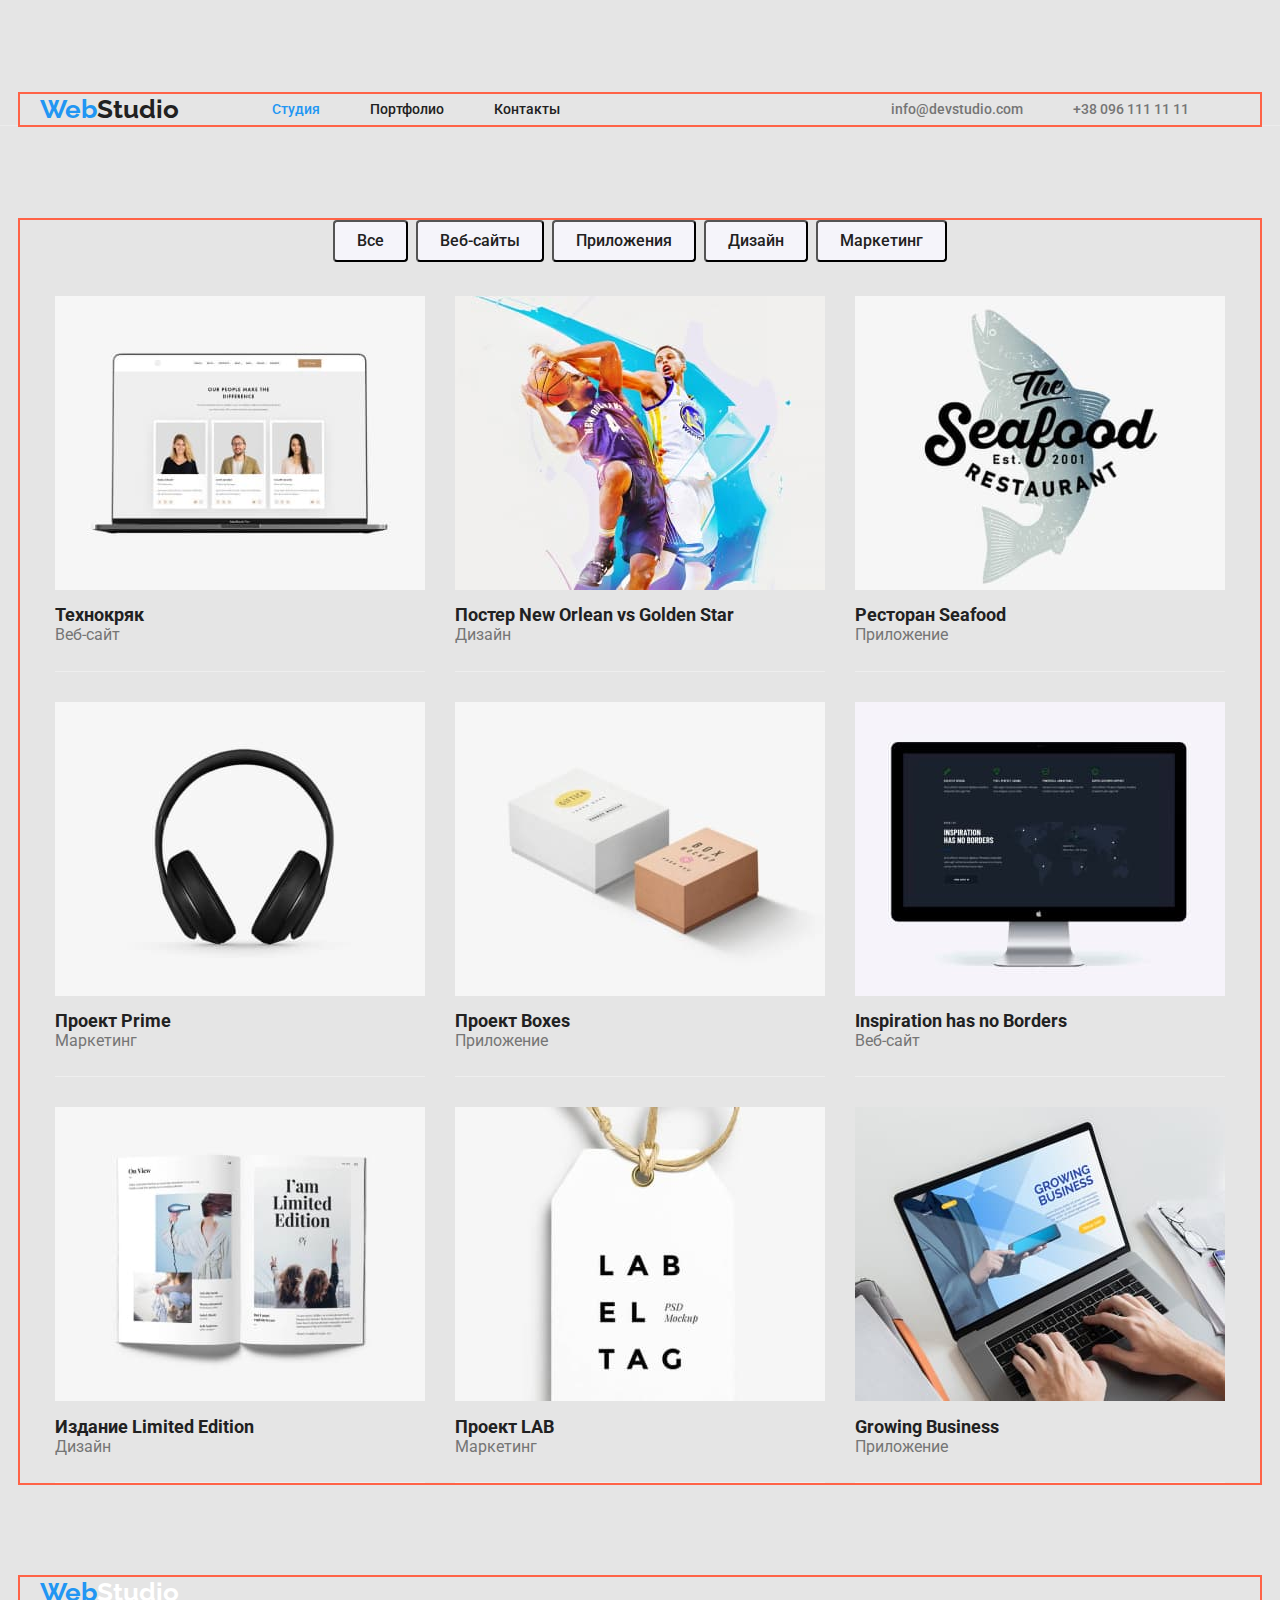
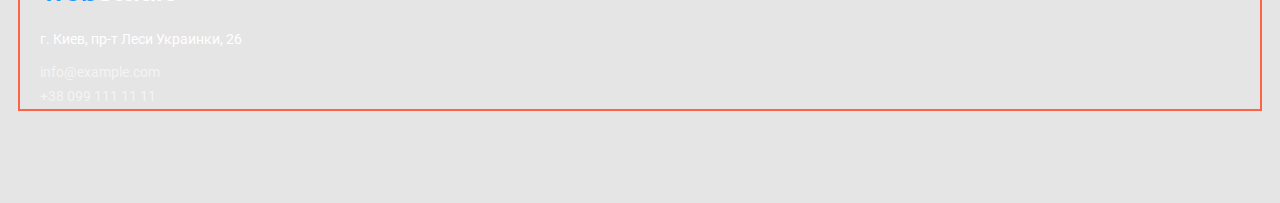
==== commit a244ec3f: "добавляет флексы и и отступы" ====
--- a/portfolio.html
+++ b/portfolio.html
@@ -39,67 +39,67 @@
       <!--Progect section-->
       <section class="section">
         <div class="container">
-          <h1 class="section-title">Проекты</h1>
-          <ul class="list">
-            <li>
+          <h1 class="section-title-progect">Проекты</h1>
+          <ul class="progect list">
+            <li class="item">
               <button type="button" class="button secondary">Все</button>
             </li>
-            <li>
+            <li class="item">
               <button type="button" class="button secondary">Веб-сайты</button>
             </li>
-            <li>
+            <li class="item">
               <button type="button" class="button secondary">Приложения</button>
             </li>
-            <li>
+            <li class="item">
               <button type="button" class="button secondary">Дизайн</button>
             </li>
-            <li>
+            <li class="item">
               <button type="button" class="button secondary">Маркетинг</button>
             </li>
           </ul>
 
-          <ul class="progect list">
-            <li>
+          <ul class="progects list">
+            <li class="item">
               <img src="images/Технокряк.jpg" alt="Веб-сайт" width="370" />
               <h3 class="title">Технокряк</h3>
               <p class="text">Веб-сайт</p>
             </li>
-            <li>
+            <li class="item">
               <img src="images/NewOrlean.jpg" alt="Постер" width="370" />
               <h3 class="title">Постер New Orlean vs Golden Star</h3>
               <p class="text">Дизайн</p>
             </li>
-            <li>
+            <li class="item">
               <img src="images/Seafood.jpg" alt="Приложение" width="370" />
               <h3 class="title">Ресторан Seafood</h3>
               <p class="text">Приложение</p>
             </li>
-            <li>
+            <li class="item">
               <img src="images/Prime.jpg" alt="Маркетинг" width="370" />
               <h3 class="title">Проект Prime</h3>
               <p class="text">Маркетинг</p>
             </li>
-            <li>
+            <li class="item">
               <img src="images/Boxes.jpg" alt="Приложение" width="370" />
               <h3 class="title">Проект Boxes</h3>
               <p class="text">Приложение</p>
             </li>
-            <li>
+            <li class="item">
               <img src="images/InspirationBorders.jpg" alt="Веб-сайт" width="370" />
               <h3 class="title">Inspiration has no Borders</h3>
               <p class="text">Веб-сайт</p>
             </li>
-            <li>
+            <li class="item">
               <img src="images/LimitedEdition.jpg" alt="Дизайн" width="370" />
               <h3 class="title">Издание Limited Edition</h3>
               <p class="text">Дизайн</p>
             </li>
-            <li>
+            <li class="item">
               <img src="images/LAB.jpg" alt="Маркетинг" width="370" />
               <h3 class="title">Проект LAB</h3>
               <p class="text">Маркетинг</p>
             </li>
-            <li>
+            <li class="item">
               <img src="images/GrowingBusiness.jpg" alt="Приложение" width="370" />
               <h3 class="title">Growing Business</h3>
               <p class="text">Приложение</p>
--- a/css/styles.css
+++ b/css/styles.css
@@ -14,6 +14,7 @@
   --primary-bg-color: #f5f4fa;
   --secondary-bg-color: #e5e5e5;
   --primary-white-color: #ffffff;
+  --footer-bg-color: #2f303a;
 }
 
 body {
@@ -25,14 +26,17 @@
 .container {
   margin-left: auto;
   margin-right: auto;
-  width: 1200px;
+  padding-right: 20px;
+  padding-left: 20px;
+  width: 1240px;
   outline: 2px solid tomato;
 }
 
 /* page-header */
 
 .page-header {
-  background-color: var(--primary-white-color);
+  border-bottom: 1px solid #ececec;
+  padding-top: 94px;
 }
 
 .logo {
@@ -59,8 +63,26 @@
   color: var(--accent-color);
 }
 
+/* main-nav */
+
+.nav {
+  margin-right: 331px;
+}
+
+.main-nav {
+  display: flex;
+  align-items: center;
+}
+
 /* site-nav */
 
+.site-nav {
+  display: flex;
+}
+
+.site-nav .item + .item {
+  margin-left: 50px;
+}
 .site-nav .link {
   color: var(--title-text-color);
   font-weight: 500;
@@ -80,7 +102,19 @@
   text-decoration: none;
 }
 
+.nav .site-nav {
+  margin-left: 93px;
+}
+
 /* auth-nav */
+
+.auth-nav {
+  display: flex;
+}
+
+.auth-nav .item + .item {
+  margin-left: 50px;
+}
 
 .auth-nav .link {
   color: var(--primary-text-color);
@@ -98,11 +132,14 @@
 
 .main {
   text-align: center;
+  padding-top: 94px;
 }
 
 .main-title {
   margin-top: 0;
   margin-bottom: 30px;
+  padding-right: 252px;
+  padding-left: 252px;
 
   color: var(--primary-white-color);
   font-weight: 900;
@@ -113,6 +150,10 @@
 
 /* section */
 
+.section {
+  padding-top: 94px;
+}
+
 .section-title {
   margin-top: 0;
   margin-bottom: 50px;
@@ -125,6 +166,15 @@
 }
 
 /* tasks */
+
+.tasks {
+  display: flex;
+  justify-content: center;
+}
+
+.tasks .item:not(:last-child) {
+  margin-right: 30px;
+}
 
 .section-title-tasks {
   position: absolute !important;
@@ -136,6 +186,7 @@
   width: 1px !important;
   overflow: hidden;
 }
+
 .tasks .title {
   margin-top: 0px;
   margin-bottom: 10px;
@@ -155,11 +206,35 @@
   line-height: 1.7;
 }
 
+/* our business section */
+
+.our-business {
+  display: flex;
+  justify-content: center;
+}
+
+.our-business .item {
+  margin-right: 30px;
+}
+
+.our-business .item:last-child {
+  margin-right: 0px;
+}
+
 /* team */
 
-.section.padding {
-  padding-top: 94px;
-  padding-bottom: 0;
+.team {
+  display: flex;
+  justify-content: center;
+}
+
+.team .item {
+  padding-right: 30px;
+  text-align: center;
+}
+
+.team .item:last-child {
+  padding-right: 0;
 }
 
 .team .title {
@@ -182,8 +257,13 @@
 
 /* footer */
 
+.footer {
+  padding-top: 94px;
+  padding-bottom: 94px;
+}
+
 .logo-footer {
-  color: var(--title-text-color);
+  color: var(--primary-white-color);
   font-family: raleway, serif;
   font-size: 26px;
   line-height: 1.2;
@@ -194,6 +274,9 @@
 }
 
 .address {
+  margin-top: 20px;
+  margin-bottom: 9px;
+
   color: rgba(255, 255, 255, 1);
   font-size: 14px;
   line-height: 1.7;
@@ -251,14 +334,59 @@
 /* стили для li */
 
 .list {
-  margin-top: 0;
+  padding: 0;
+  margin: 0;
+  list-style-type: none;
+}
+
+/* стили для portfolio.html */
+
+.progect {
+  display: flex;
+  margin-bottom: 34px;
+  justify-content: center;
+}
+
+.progect .item:not(:last-child) {
+  margin-right: 8px;
+}
+
+.progect:last-child {
   margin-bottom: 0;
-  list-style-type: none;
-}
-
-/* стили для portfolio.html */
-
-.progect .title {
+}
+
+.progects {
+  display: flex;
+  flex-wrap: wrap;
+  justify-content: center;
+}
+
+.progects .item {
+  border-bottom: 1px solid #eeeeee;
+  width: 370px;
+  margin-right: 30px;
+  margin-bottom: 30px;
+}
+
+.progects .item:nth-child(3n) {
+  margin-right: 0;
+}
+
+.progects .item:nth-last-child(-n + 3) {
+  margin-bottom: 0;
+}
+
+.section-title-progect {
+  position: absolute !important;
+  clip: rect(1px 1px 1px 1px);
+  clip: rect(1px, 1px, 1px, 1px);
+  padding: 0 !important;
+  border: 0 !important;
+  height: 1px !important;
+  width: 1px !important;
+  overflow: hidden;
+}
+.progects .title {
   margin-top: 20px;
   margin-bottom: 4px;
 
@@ -268,10 +396,14 @@
   line-height: 2px;
 }
 
-.progect .text {
-  margin-top: 0;
+.progects .text {
   margin-bottom: 20px;
 
   font-size: 16px;
   line-height: 1.9;
 }
+
+.text {
+  padding: 0;
+  margin: 0;
+}
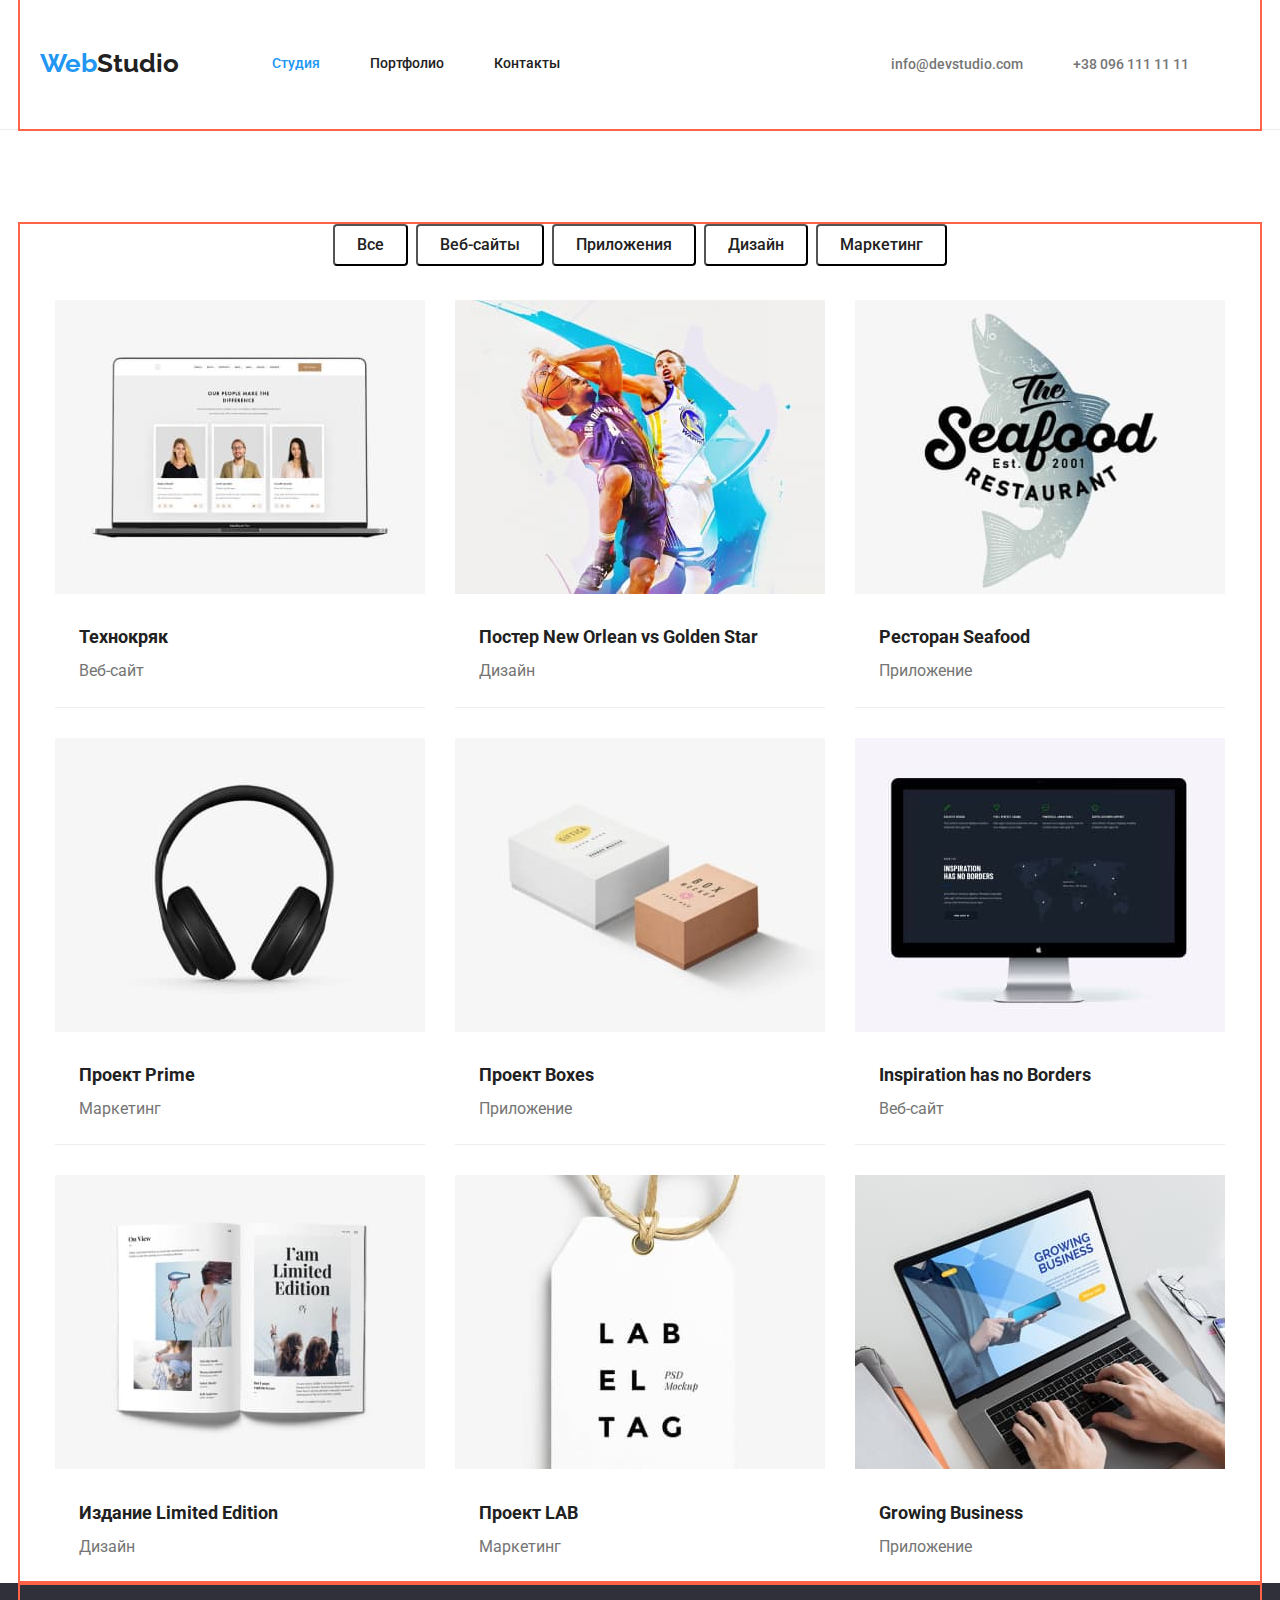
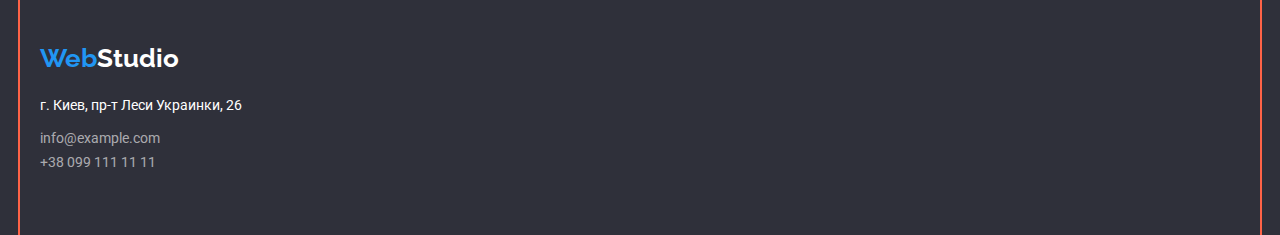
==== commit 71ae7041: "изменяет геометрию" ====
--- a/portfolio.html
+++ b/portfolio.html
@@ -61,48 +61,66 @@
           <ul class="progects list">
             <li class="item">
               <img src="images/Технокряк.jpg" alt="Веб-сайт" width="370" />
-              <h3 class="title">Технокряк</h3>
-              <p class="text">Веб-сайт</p>
+              <div class="names">
+                <h3 class="title">Технокряк</h3>
+                <p class="text">Веб-сайт</p>
+              </div>
             </li>
             <li class="item">
               <img src="images/NewOrlean.jpg" alt="Постер" width="370" />
-              <h3 class="title">Постер New Orlean vs Golden Star</h3>
-              <p class="text">Дизайн</p>
+              <div class="names">
+                <h3 class="title">Постер New Orlean vs Golden Star</h3>
+                <p class="text">Дизайн</p>
+              </div>
             </li>
             <li class="item">
               <img src="images/Seafood.jpg" alt="Приложение" width="370" />
-              <h3 class="title">Ресторан Seafood</h3>
-              <p class="text">Приложение</p>
+              <div class="names">
+                <h3 class="title">Ресторан Seafood</h3>
+                <p class="text">Приложение</p>
+              </div>
             </li>
             <li class="item">
               <img src="images/Prime.jpg" alt="Маркетинг" width="370" />
-              <h3 class="title">Проект Prime</h3>
-              <p class="text">Маркетинг</p>
+              <div class="names">
+                <h3 class="title">Проект Prime</h3>
+                <p class="text">Маркетинг</p>
+              </div>
             </li>
             <li class="item">
               <img src="images/Boxes.jpg" alt="Приложение" width="370" />
-              <h3 class="title">Проект Boxes</h3>
-              <p class="text">Приложение</p>
+              <div class="names">
+                <h3 class="title">Проект Boxes</h3>
+                <p class="text">Приложение</p>
+              </div>
             </li>
             <li class="item">
               <img src="images/InspirationBorders.jpg" alt="Веб-сайт" width="370" />
-              <h3 class="title">Inspiration has no Borders</h3>
-              <p class="text">Веб-сайт</p>
+              <div class="names">
+                <h3 class="title">Inspiration has no Borders</h3>
+                <p class="text">Веб-сайт</p>
+              </div>
             </li>
             <li class="item">
               <img src="images/LimitedEdition.jpg" alt="Дизайн" width="370" />
-              <h3 class="title">Издание Limited Edition</h3>
-              <p class="text">Дизайн</p>
+              <div class="names">
+                <h3 class="title">Издание Limited Edition</h3>
+                <p class="text">Дизайн</p>
+              </div>
             </li>
             <li class="item">
               <img src="images/LAB.jpg" alt="Маркетинг" width="370" />
-              <h3 class="title">Проект LAB</h3>
-              <p class="text">Маркетинг</p>
+              <div class="names">
+                <h3 class="title">Проект LAB</h3>
+                <p class="text">Маркетинг</p>
+              </div>
             </li>
             <li class="item">
               <img src="images/GrowingBusiness.jpg" alt="Приложение" width="370" />
-              <h3 class="title">Growing Business</h3>
-              <p class="text">Приложение</p>
+              <div class="names">
+                <h3 class="title">Growing Business</h3>
+                <p class="text">Приложение</p>
+              </div>
             </li>
           </ul>
         </div>
@@ -111,10 +129,12 @@
 
     <footer class="footer">
       <div class="container">
-        <a href="index.html" class="logo">Web<span class="logo-footer">Studio</span></a>
-        <address class="address">г. Киев, пр-т Леси Украинки, 26</address>
-        <a href="mailto:info@example.com" class="footer-link">info@example.com</a><br />
-        <a href="tel:+380991111111" class="footer-link">+38 099 111 11 11</a>
+        <div class="contacts">
+          <a href="index.html" class="logo">Web<span class="logo-footer">Studio</span></a>
+          <address class="address">г. Киев, пр-т Леси Украинки, 26</address>
+          <a href="mailto:info@example.com" class="footer-link">info@example.com</a><br />
+          <a href="tel:+380991111111" class="footer-link">+38 099 111 11 11</a>
+        </div>
       </div>
     </footer>
   </body>
--- a/css/styles.css
+++ b/css/styles.css
@@ -11,15 +11,15 @@
   --primary-text-color: #757575;
   --title-text-color: #212121;
   --accent-color: #2196f3;
-  --primary-bg-color: #f5f4fa;
-  --secondary-bg-color: #e5e5e5;
+  --primary-bg-color: #ffffff;
+  --secondary-bg-color: #f5f4fa;
   --primary-white-color: #ffffff;
   --footer-bg-color: #2f303a;
 }
 
 body {
   color: var(--primary-text-color);
-  background-color: var(--secondary-bg-color);
+  background-color: var(--primary-bg-color);
   font-family: roboto, sans-serif;
 }
 
@@ -36,7 +36,6 @@
 
 .page-header {
   border-bottom: 1px solid #ececec;
-  padding-top: 94px;
 }
 
 .logo {
@@ -72,6 +71,9 @@
 .main-nav {
   display: flex;
   align-items: center;
+
+  padding-top: 24px;
+  padding-bottom: 25px;
 }
 
 /* site-nav */
@@ -130,9 +132,14 @@
 
 /* main section */
 
+.main .container {
+  padding-top: 200px;
+  padding-bottom: 200px;
+}
+
 .main {
   text-align: center;
-  padding-top: 94px;
+  background-color: var(--footer-bg-color);
 }
 
 .main-title {
@@ -215,6 +222,7 @@
 
 .our-business .item {
   margin-right: 30px;
+  padding-bottom: 94px;
 }
 
 .our-business .item:last-child {
@@ -230,6 +238,7 @@
 
 .team .item {
   padding-right: 30px;
+  padding-bottom: 94px;
   text-align: center;
 }
 
@@ -258,8 +267,17 @@
 /* footer */
 
 .footer {
-  padding-top: 94px;
-  padding-bottom: 94px;
+  background-color: var(--footer-bg-color);
+}
+
+.contacts {
+  padding-top: 60px;
+  padding-bottom: 60px;
+  width: 231px;
+}
+
+.contacts .footer-link {
+  padding-bottom: 9px;
 }
 
 .logo-footer {
@@ -386,10 +404,13 @@
   width: 1px !important;
   overflow: hidden;
 }
+
+.names {
+  min-width: 322px;
+  padding: 20px 24px;
+}
+
 .progects .title {
-  margin-top: 20px;
-  margin-bottom: 4px;
-
   color: var(--title-text-color);
   font-weight: 700;
   font-size: 18px;
@@ -397,8 +418,6 @@
 }
 
 .progects .text {
-  margin-bottom: 20px;
-
   font-size: 16px;
   line-height: 1.9;
 }
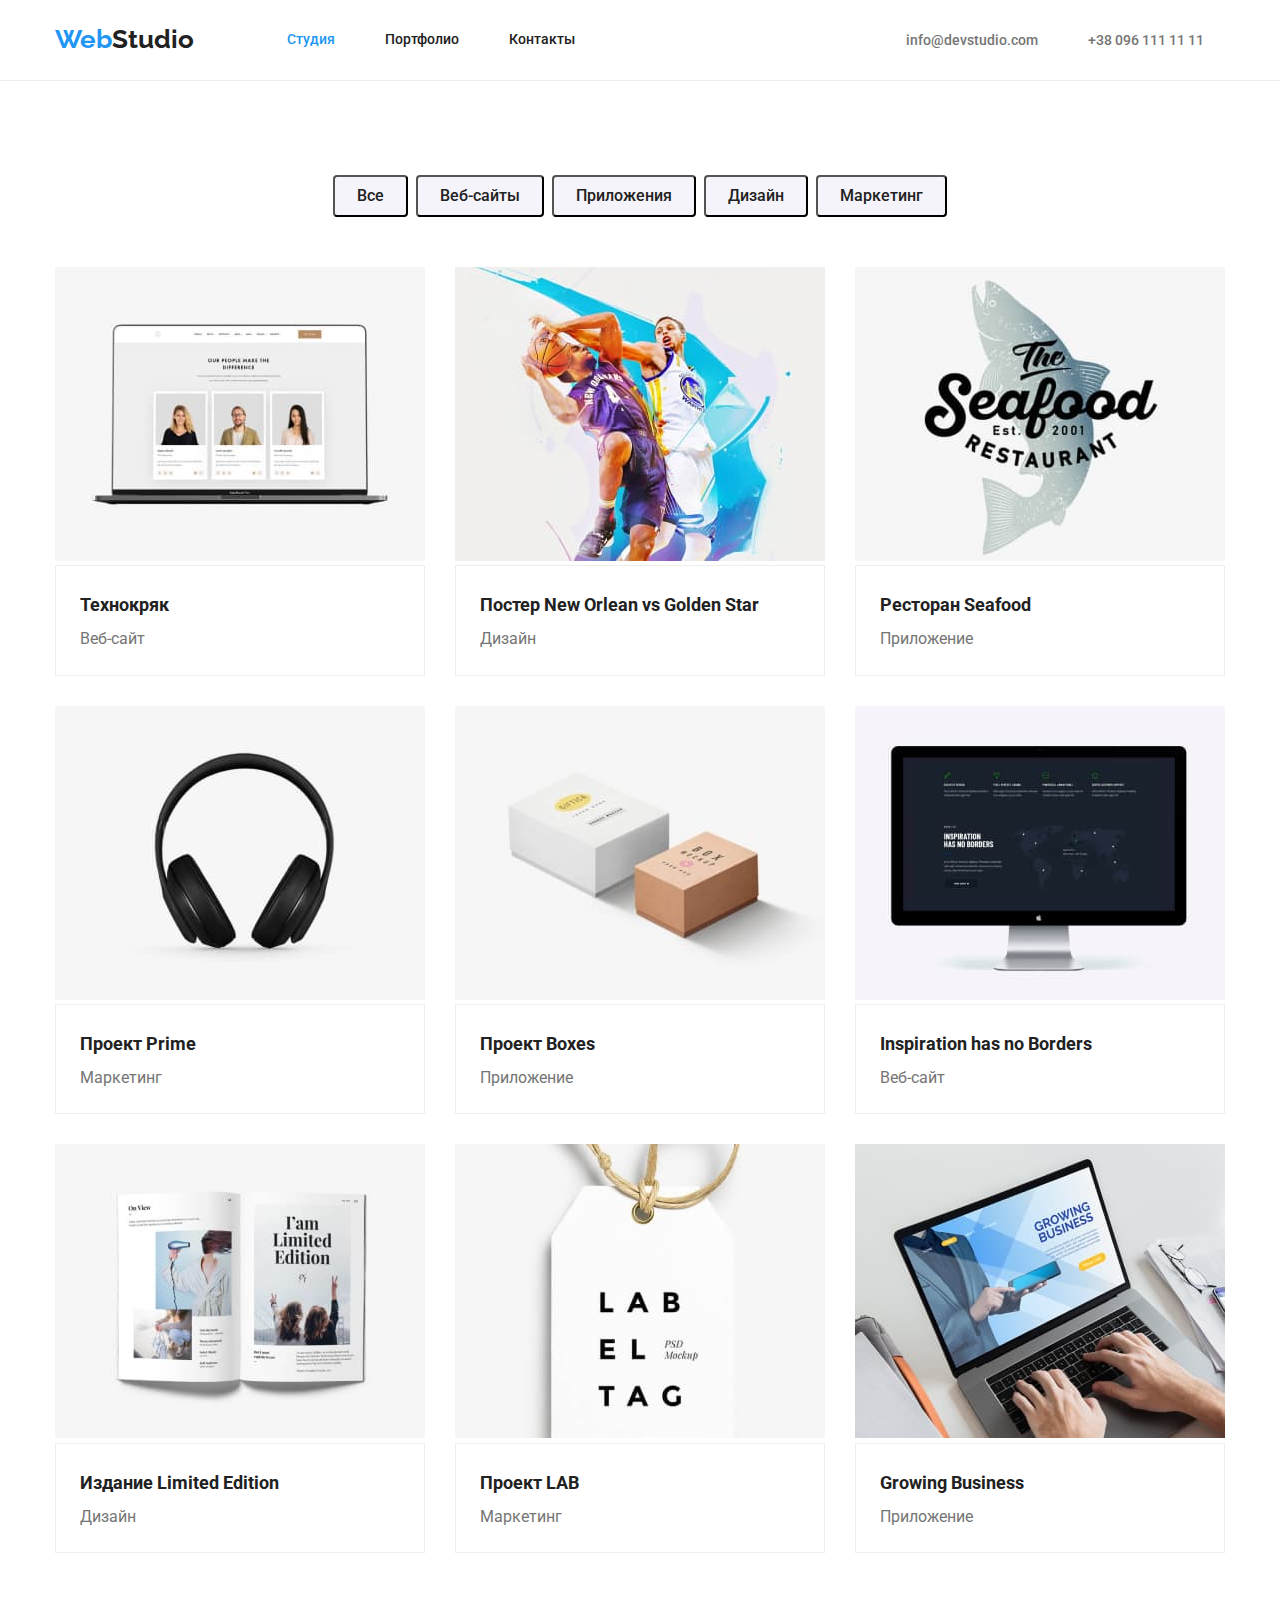
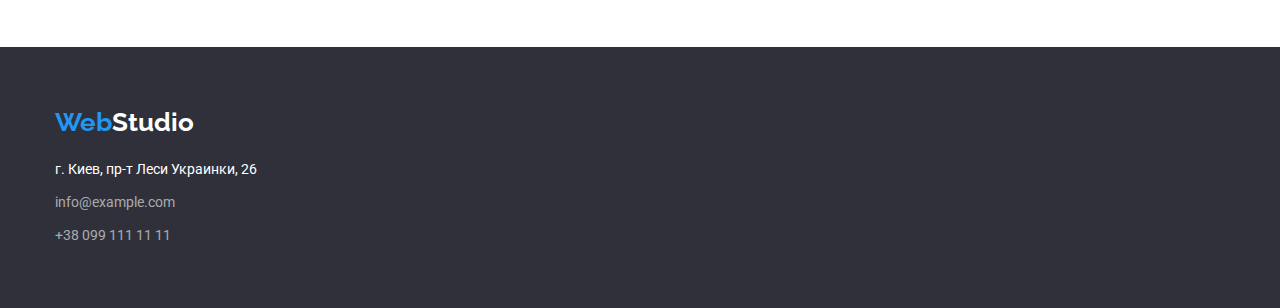
==== commit 928b4047: "изменяет геометрию" ====
--- a/portfolio.html
+++ b/portfolio.html
@@ -37,7 +37,7 @@
     </header>
     <main>
       <!--Progect section-->
-      <section class="section">
+      <section class="section cards">
         <div class="container">
           <h1 class="section-title-progect">Проекты</h1>
           <ul class="progect list">
@@ -129,12 +129,10 @@
 
     <footer class="footer">
       <div class="container">
-        <div class="contacts">
-          <a href="index.html" class="logo">Web<span class="logo-footer">Studio</span></a>
-          <address class="address">г. Киев, пр-т Леси Украинки, 26</address>
-          <a href="mailto:info@example.com" class="footer-link">info@example.com</a><br />
-          <a href="tel:+380991111111" class="footer-link">+38 099 111 11 11</a>
-        </div>
+        <a href="index.html" class="logo">Web<span class="logo-footer">Studio</span></a>
+        <address class="address">г. Киев, пр-т Леси Украинки, 26</address>
+        <a href="mailto:info@example.com" class="footer-link">info@example.com</a><br />
+        <a href="tel:+380991111111" class="footer-link">+38 099 111 11 11</a>
       </div>
     </footer>
   </body>
--- a/css/styles.css
+++ b/css/styles.css
@@ -26,10 +26,9 @@
 .container {
   margin-left: auto;
   margin-right: auto;
-  padding-right: 20px;
-  padding-left: 20px;
-  width: 1240px;
-  outline: 2px solid tomato;
+  padding-right: 15px;
+  padding-left: 15px;
+  width: 1200px;
 }
 
 /* page-header */
@@ -66,14 +65,13 @@
 
 .nav {
   margin-right: 331px;
-}
-
-.main-nav {
-  display: flex;
-  align-items: center;
-
   padding-top: 24px;
   padding-bottom: 25px;
+}
+
+.main-nav {
+  display: flex;
+  align-items: center;
 }
 
 /* site-nav */
@@ -132,14 +130,12 @@
 
 /* main section */
 
-.main .container {
-  padding-top: 200px;
-  padding-bottom: 200px;
-}
-
 .main {
   text-align: center;
   background-color: var(--footer-bg-color);
+
+  padding-top: 200px;
+  padding-bottom: 200px;
 }
 
 .main-title {
@@ -222,7 +218,6 @@
 
 .our-business .item {
   margin-right: 30px;
-  padding-bottom: 94px;
 }
 
 .our-business .item:last-child {
@@ -231,19 +226,23 @@
 
 /* team */
 
+.teams {
+  padding-bottom: 94px;
+}
+
 .team {
   display: flex;
   justify-content: center;
+  padding-top: 94px;
 }
 
 .team .item {
-  padding-right: 30px;
-  padding-bottom: 94px;
+  margin-right: 30px;
   text-align: center;
 }
 
 .team .item:last-child {
-  padding-right: 0;
+  margin-right: 0;
 }
 
 .team .title {
@@ -268,16 +267,8 @@
 
 .footer {
   background-color: var(--footer-bg-color);
-}
-
-.contacts {
   padding-top: 60px;
   padding-bottom: 60px;
-  width: 231px;
-}
-
-.contacts .footer-link {
-  padding-bottom: 9px;
 }
 
 .logo-footer {
@@ -293,7 +284,6 @@
 
 .address {
   margin-top: 20px;
-  margin-bottom: 9px;
 
   color: rgba(255, 255, 255, 1);
   font-size: 14px;
@@ -302,6 +292,9 @@
 }
 
 .footer-link {
+  display: inline-block;
+  margin-top: 9px;
+
   color: rgba(255, 255, 255, 0.6);
   font-size: 14px;
   line-height: 1.7;
@@ -335,7 +328,7 @@
 
 .button.secondary {
   color: var(--title-text-color);
-  background-color: var(--primary-bg-color);
+  background-color: var(--secondary-bg-color);
   font-family: inherit;
   font-weight: 500;
   font-size: 16px;
@@ -359,9 +352,13 @@
 
 /* стили для portfolio.html */
 
+.cards {
+  padding-bottom: 94px;
+}
+
 .progect {
   display: flex;
-  margin-bottom: 34px;
+  margin-bottom: 50px;
   justify-content: center;
 }
 
@@ -380,7 +377,6 @@
 }
 
 .progects .item {
-  border-bottom: 1px solid #eeeeee;
   width: 370px;
   margin-right: 30px;
   margin-bottom: 30px;
@@ -406,6 +402,8 @@
 }
 
 .names {
+  border: 1px solid #eeeeee;
+
   min-width: 322px;
   padding: 20px 24px;
 }
@@ -420,6 +418,7 @@
 .progects .text {
   font-size: 16px;
   line-height: 1.9;
+  margin-top: 4px;
 }
 
 .text {
